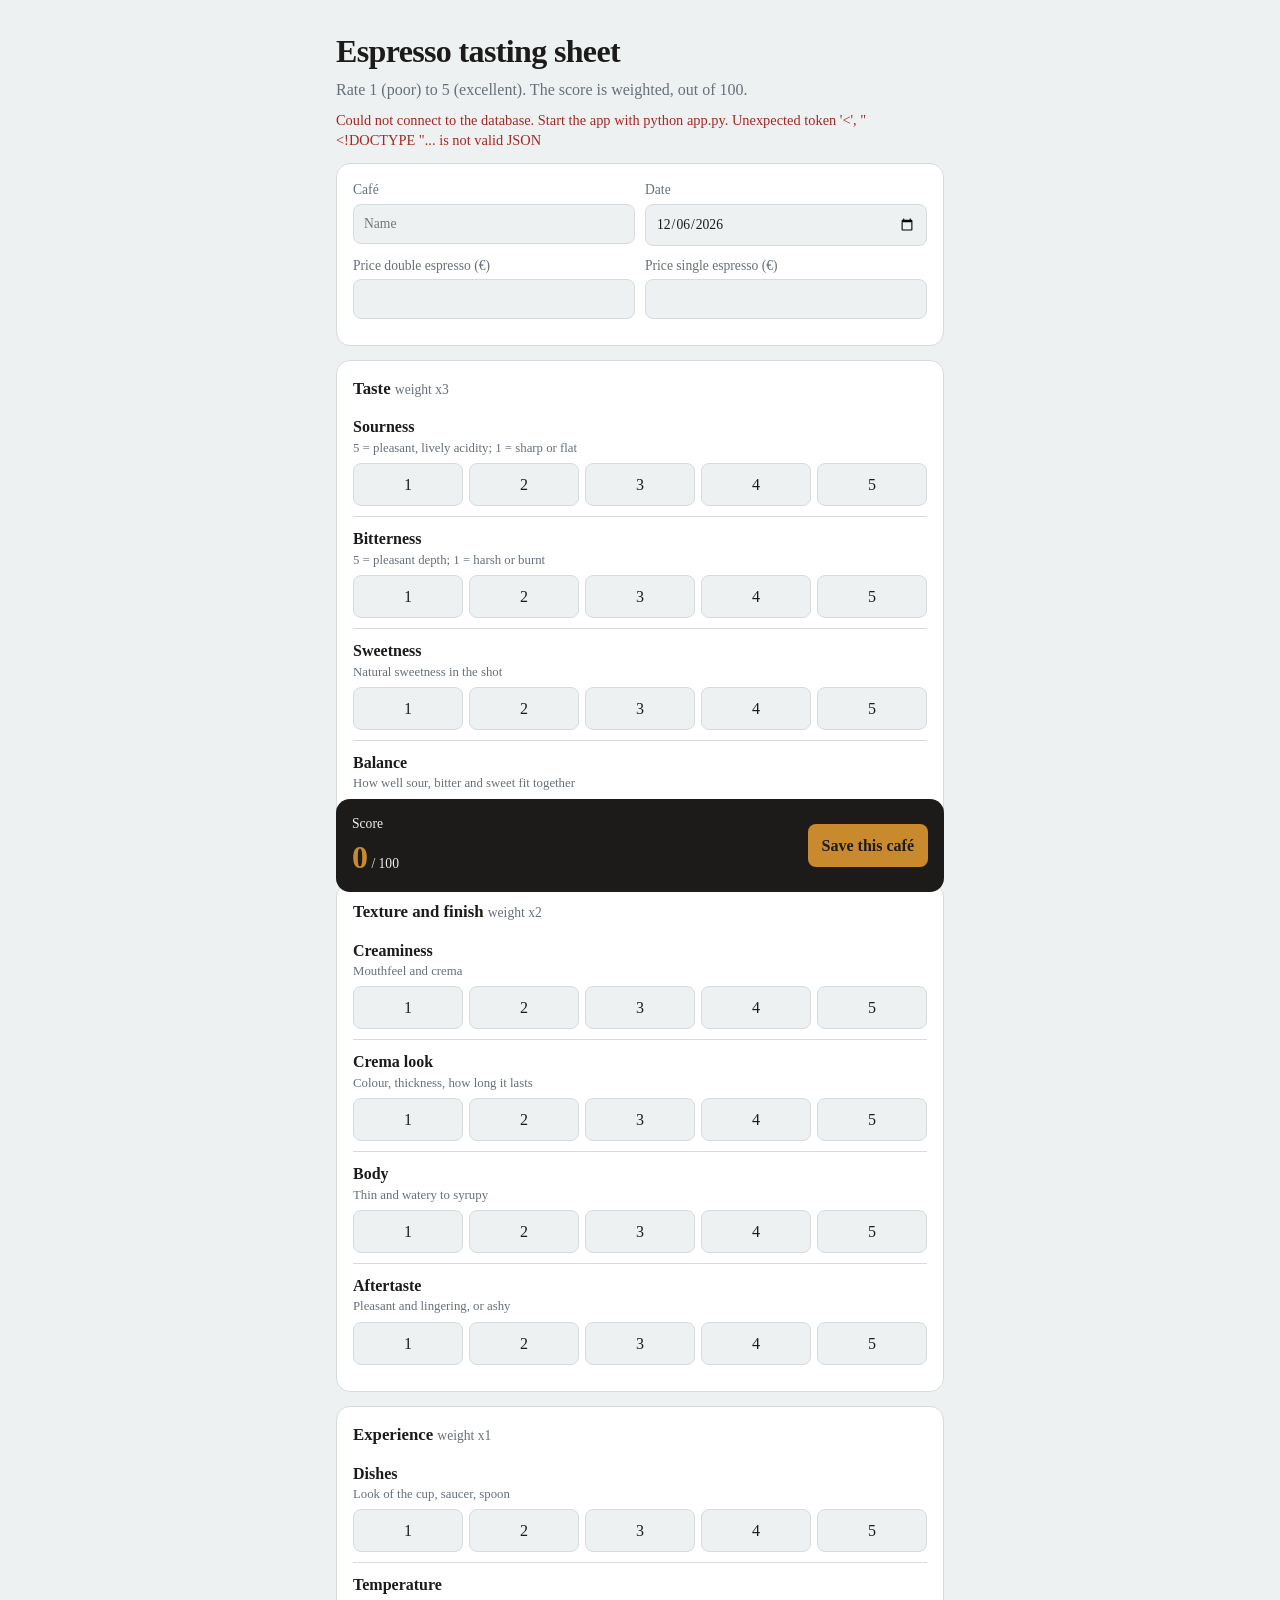
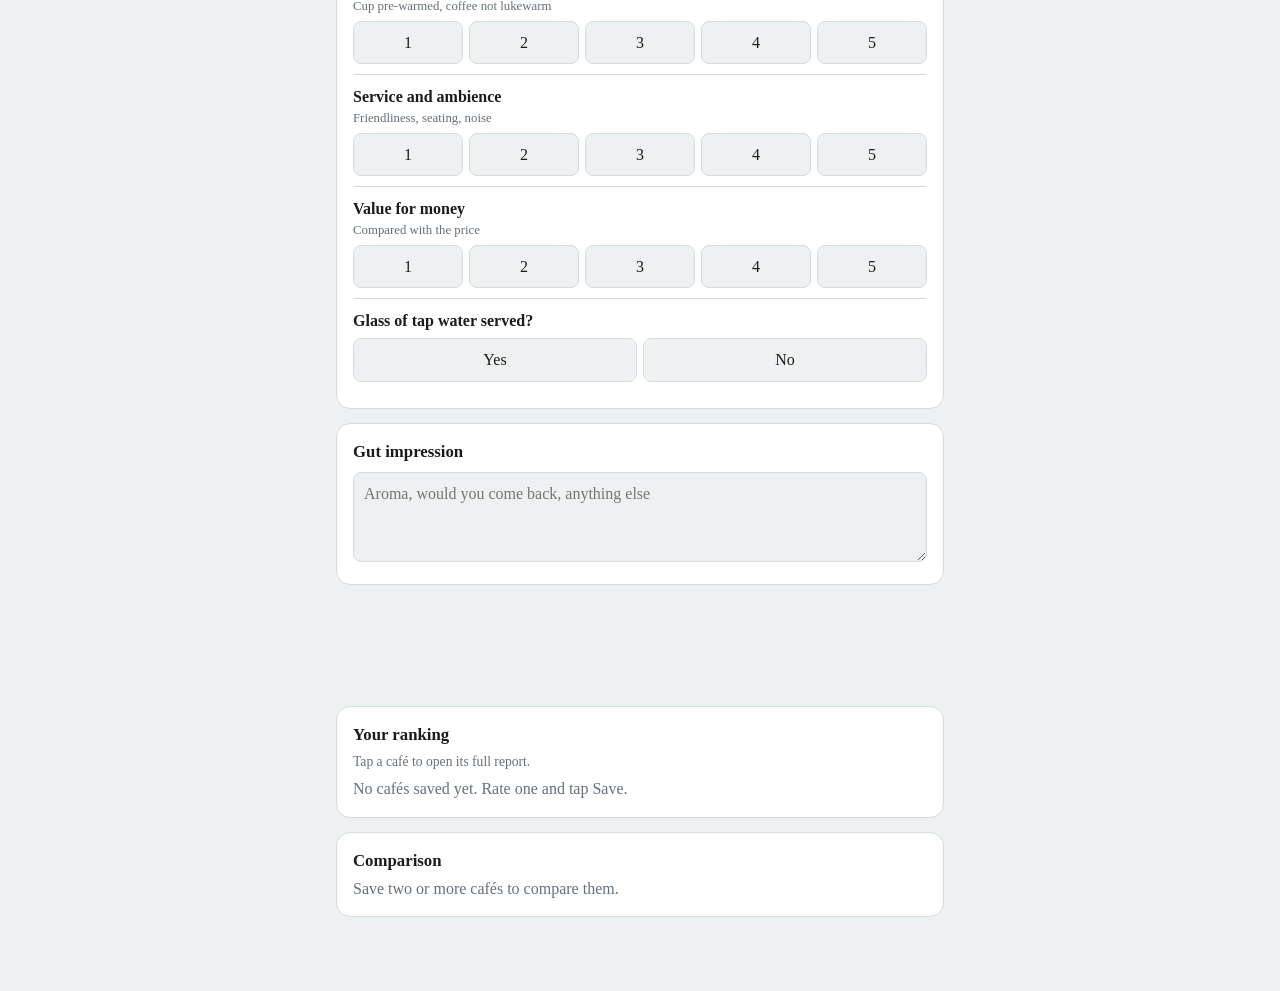
==== index.html @ 531948db "#001 initial commit after basic first development" ====
<!DOCTYPE html>
<html lang="en">
<head>
<meta charset="utf-8">
<meta name="viewport" content="width=device-width, initial-scale=1, viewport-fit=cover">
<title>Double Espresso Tasting Sheet</title>
<link rel="stylesheet" href="https://fonts.googleapis.com/css2?family=Bricolage+Grotesque:opsz,wght@12..96,400;12..96,600;12..96,800&display=swap">
<link rel="stylesheet" href="assets/css/styles.css">
</head>
<body>
<main>
<h1>Espresso tasting sheet</h1>
<p class="sub">Rate 1 (poor) to 5 (excellent). The score is weighted, out of 100.</p>
<p id="status" class="status" role="status" aria-live="polite"></p>

<section>
<div class="row2">
<label class="f">Café<input type="text" id="cafe" placeholder="Name"></label>
<label class="f">Date<input type="date" id="date"></label>
</div>
<div class="row2">
<label class="f">Price double espresso (€)<input type="number" id="doublePrice" step="0.01" min="0" inputmode="decimal"></label>
<label class="f">Price single espresso (€)<input type="number" id="singlePrice" step="0.01" min="0" inputmode="decimal"></label>
</div>
</section>

<div id="groups"></div>

<section>
<h2>Gut impression</h2>
<textarea id="note" rows="3" placeholder="Aroma, would you come back, anything else"></textarea>
</section>

<div class="total" aria-live="polite"><div><span>Score</span><br><b id="score">0</b><span> / 100</span></div><button class="act" id="save">Save this café</button></div>

<section>
<h2>Your ranking</h2>
<div class="w" style="margin-bottom:6px">Tap a café to open its full report.</div>
<div id="list"></div>
</section>

<section>
<h2>Comparison</h2>
<div class="tw" id="cmp"></div>
</section>
</main>

<script src="assets/js/app.js"></script>
</body>
</html>
---- assets/css/styles.css ----
:root {
  --bg: #eef1f2;
  --card: #fff;
  --ink: #1c1b1a;
  --mute: #66707a;
  --line: #d5dbdf;
  --accent: #2f5d62;
  --crema: #c98a2e;
  --on: #fff;

  box-sizing: border-box;
  padding-top: env(safe-area-inset-top, 0px);
  padding-bottom: env(safe-area-inset-bottom, 0px);
}

@media (prefers-color-scheme: dark) {
  :root:not([data-theme="light"]) {
    --bg: #f3f0f0;
    --card: #734128;
    --ink: #0d0c09;
    --mute: #0d0c09;
    --accent: #C7A07A;
    --crema: #C7A07A;
    --on: #ffffff;
  }
}

:root[data-theme="dark"] {
  --bg: #141718;
  --card: #1d2224;
  --ink: #eceae6;
  --mute: #93a0a8;
  --line: #323a3e;
  --accent: #6fb0b6;
  --crema: #e0a64e;
  --on: #10181a;
}

/* Base layout */
html {
  scroll-padding-top: env(safe-area-inset-top, 0px);
}

* {
  box-sizing: border-box;
}

body {
  margin: 0;
  background: var(--bg);
  color: var(--ink);
  font-family: "Lucida Console";
  line-height: 1.45;
}

main {
  max-width: 640px;
  margin: 0 auto;
  padding: 20px 16px 60px;
}

h1 {
  margin: 8px 0 4px;
  font-size: 2rem;
  font-weight: 800;
  letter-spacing: -0.02em;
}

.sub {
  margin: 0 0 20px;
  color: var(--mute);
}

.status {
  min-height: 1.45em;
  margin: -12px 0 12px;
  color: var(--mute);
  font-size: 0.9rem;
}

.status.error {
  color: #a32924;
}

section {
  margin-bottom: 14px;
  padding: 16px;
  border: 1px solid var(--line);
  border-radius: 14px;
  background: var(--card);
}

h2 {
  margin: 0 0 4px;
  font-size: 1.05rem;
  font-weight: 600;
}

.w {
  color: var(--mute);
  font-size: 0.85rem;
  font-weight: 400;
}

/* Café details and rating controls */
label.f {
  display: block;
  margin-bottom: 10px;
  color: var(--mute);
  font-size: 0.85rem;
}

input[type="text"],
input[type="date"],
input[type="number"],
textarea {
  width: 100%;
  margin-top: 4px;
  padding: 9px 10px;
  border: 1px solid var(--line);
  border-radius: 8px;
  background: var(--bg);
  color: var(--ink);
  font: inherit;
}

.row2 {
  display: grid;
  grid-template-columns: 1fr 1fr;
  gap: 10px;
}

.crit {
  padding: 10px 0;
  border-top: 1px solid var(--line);
}

.crit:first-of-type {
  border-top: 0;
}

.crit .n {
  font-weight: 600;
}

.crit .h {
  color: var(--mute);
  font-size: 0.8rem;
}

.scale {
  display: grid;
  grid-template-columns: repeat(5, 1fr);
  gap: 6px;
  margin-top: 6px;
}

.scale button,
.yn button {
  padding: 9px 0;
  border: 1px solid var(--line);
  border-radius: 8px;
  background: var(--bg);
  color: var(--ink);
  cursor: pointer;
  font: inherit;
}

.scale button[aria-pressed="true"],
.yn button[aria-pressed="true"] {
  border-color: var(--accent);
  background: var(--accent);
  color: var(--on);
  font-weight: 600;
}

.yn {
  display: grid;
  grid-template-columns: 1fr 1fr;
  gap: 6px;
  margin-top: 6px;
}

button:focus-visible,
input:focus-visible,
textarea:focus-visible {
  outline: 3px solid var(--crema);
  outline-offset: 2px;
}

/* Score and actions */
.total {
  position: sticky;
  bottom: calc(8px + env(safe-area-inset-bottom, 0px));
  display: flex;
  align-items: center;
  justify-content: space-between;
  gap: 12px;
  margin: 0 0 14px;
  padding: 12px 16px;
  border-radius: 14px;
  background: var(--ink);
  color: var(--bg);
}

.total b {
  color: var(--crema);
  font-size: 2rem;
  font-weight: 800;
}

.total span {
  font-size: 0.85rem;
}

.act {
  padding: 10px 14px;
  border: 0;
  border-radius: 8px;
  background: var(--crema);
  color: #1c1b1a;
  cursor: pointer;
  font: inherit;
  font-weight: 600;
}

.ghost {
  padding: 6px 10px;
  border: 1px solid var(--line);
  background: transparent;
  color: var(--mute);
  font-size: 0.8rem;
  font-weight: 400;
}

/* Saved cafés and reports */
.entry {
  display: flex;
  align-items: center;
  gap: 12px;
  padding: 10px 0;
  border-top: 1px solid var(--line);
}

.entry:first-child {
  border-top: 0;
}

.sc {
  min-width: 3ch;
  color: var(--accent);
  font-size: 1.4rem;
  font-weight: 800;
}

.entry .m {
  flex: 1;
  min-width: 0;
}

.entry .m div:first-child {
  font-weight: 600;
}

.entry .m div + div {
  color: var(--mute);
  font-size: 0.85rem;
}

.empty {
  color: var(--mute);
}

details.entry {
  display: block;
  padding: 0;
  border-top: 1px solid var(--line);
}

details.entry:first-child {
  border-top: 0;
}

details.entry > summary {
  display: flex;
  align-items: center;
  gap: 12px;
  padding: 10px 0;
  cursor: pointer;
  list-style: none;
}

details.entry > summary::-webkit-details-marker {
  display: none;
}

.rep {
  padding: 4px 0 14px;
}

.gh {
  display: flex;
  justify-content: space-between;
  margin-top: 12px;
  font-weight: 600;
}

.bar {
  height: 6px;
  margin: 4px 0 6px;
  border-radius: 3px;
  background: var(--line);
}

.bar i {
  display: block;
  height: 100%;
  border-radius: 3px;
  background: var(--accent);
}

.ln {
  display: flex;
  justify-content: space-between;
  padding: 2px 0;
  color: var(--mute);
  font-size: 0.9rem;
}

.ln b {
  color: var(--ink);
  font-weight: 600;
}

/* Café comparison table */
.tw {
  max-width: 100%;
  overflow-x: auto;
}

table {
  min-width: 100%;
  border-collapse: collapse;
  font-size: 0.85rem;
}

th,
td {
  padding: 6px 8px;
  border-top: 1px solid var(--line);
  text-align: center;
  white-space: nowrap;
}

th:first-child,
td:first-child {
  position: sticky;
  left: 0;
  background: var(--card);
  text-align: left;
}

tr.g td {
  background: var(--bg);
  font-weight: 600;
}

tr.g td:first-child {
  background: var(--bg);
}
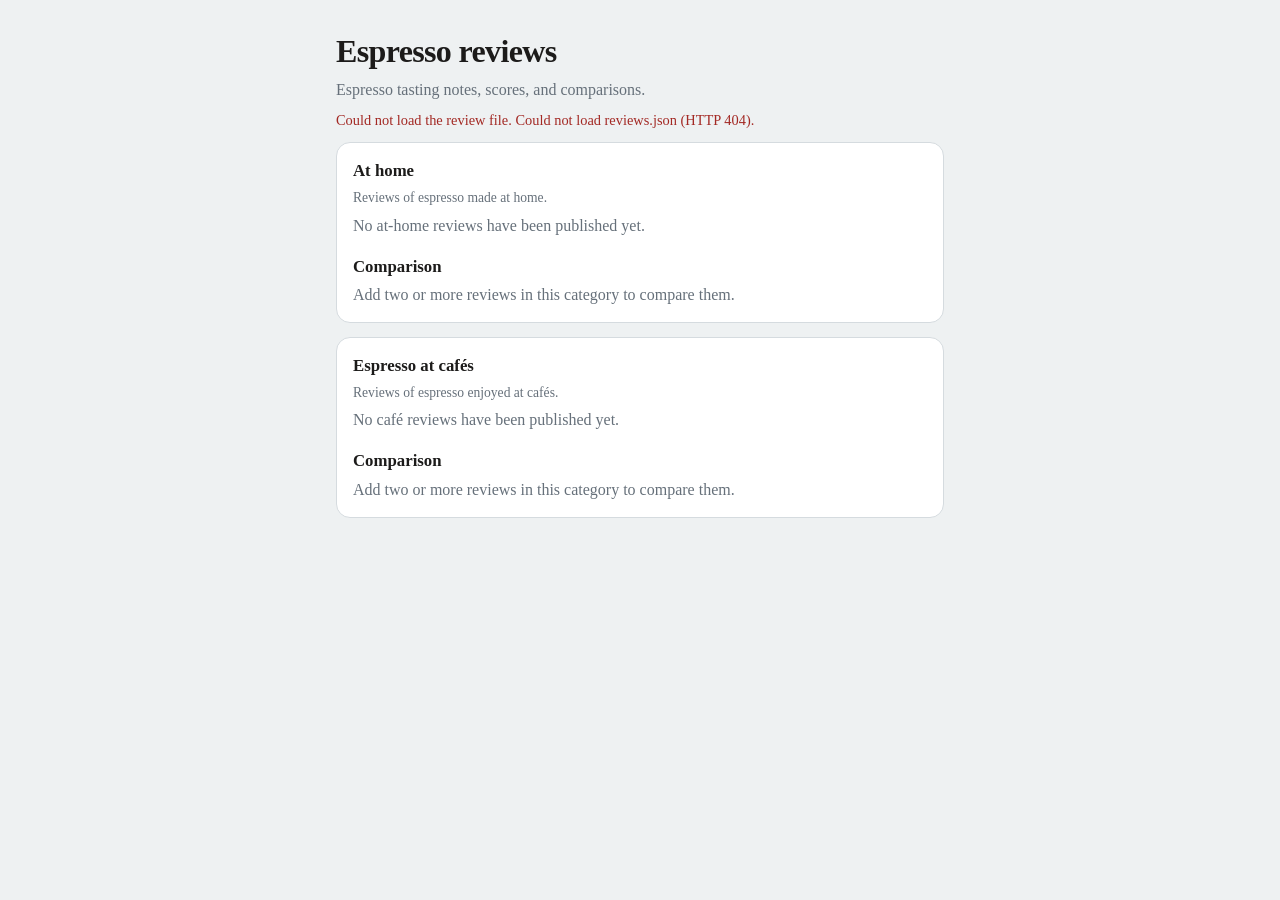
==== commit 609b6a0b: "003 simplify project" ====
--- a/index.html
+++ b/index.html
@@ -3,48 +3,33 @@
 <head>
 <meta charset="utf-8">
 <meta name="viewport" content="width=device-width, initial-scale=1, viewport-fit=cover">
-<title>Double Espresso Tasting Sheet</title>
+<title>Espresso reviews</title>
 <link rel="stylesheet" href="https://fonts.googleapis.com/css2?family=Bricolage+Grotesque:opsz,wght@12..96,400;12..96,600;12..96,800&display=swap">
 <link rel="stylesheet" href="assets/css/styles.css">
 </head>
 <body>
 <main>
-<h1>Espresso tasting sheet</h1>
-<p class="sub">Rate 1 (poor) to 5 (excellent). The score is weighted, out of 100.</p>
+<h1>Espresso reviews</h1>
+<p class="sub">Espresso tasting notes, scores, and comparisons.</p>
 <p id="status" class="status" role="status" aria-live="polite"></p>
 
 <section>
-<div class="row2">
-<label class="f">Café<input type="text" id="cafe" placeholder="Name"></label>
-<label class="f">Date<input type="date" id="date"></label>
-</div>
-<div class="row2">
-<label class="f">Price double espresso (€)<input type="number" id="doublePrice" step="0.01" min="0" inputmode="decimal"></label>
-<label class="f">Price single espresso (€)<input type="number" id="singlePrice" step="0.01" min="0" inputmode="decimal"></label>
-</div>
-</section>
-
-<div id="groups"></div>
-
-<section>
-<h2>Gut impression</h2>
-<textarea id="note" rows="3" placeholder="Aroma, would you come back, anything else"></textarea>
-</section>
-
-<div class="total" aria-live="polite"><div><span>Score</span><br><b id="score">0</b><span> / 100</span></div><button class="act" id="save">Save this café</button></div>
-
-<section>
-<h2>Your ranking</h2>
-<div class="w" style="margin-bottom:6px">Tap a café to open its full report.</div>
-<div id="list"></div>
+<h2>At home</h2>
+<div class="w" style="margin-bottom:6px">Reviews of espresso made at home.</div>
+<div id="homeList"></div>
+<h2 class="comparison-heading">Comparison</h2>
+<div class="tw" id="homeComparison"></div>
 </section>
 
 <section>
-<h2>Comparison</h2>
-<div class="tw" id="cmp"></div>
+<h2>Espresso at cafés</h2>
+<div class="w" style="margin-bottom:6px">Reviews of espresso enjoyed at cafés.</div>
+<div id="cafeList"></div>
+<h2 class="comparison-heading">Comparison</h2>
+<div class="tw" id="cafeComparison"></div>
 </section>
 </main>
-
+<script src="assets/js/criteria.js"></script>
 <script src="assets/js/app.js"></script>
 </body>
 </html>
--- a/assets/css/styles.css
+++ b/assets/css/styles.css
@@ -31,7 +31,7 @@
   --ink: #eceae6;
   --mute: #93a0a8;
   --line: #323a3e;
-  --accent: #6fb0b6;
+  --accent: #bd75c2;
   --crema: #e0a64e;
   --on: #10181a;
 }
@@ -124,6 +124,23 @@
   font: inherit;
 }
 
+.review-image {
+  display: block;
+  width: 100%;
+  max-height: 420px;
+  margin: 10px 0;
+  border-radius: 10px;
+  object-fit: cover;
+}
+
+.comparison-heading {
+  margin-top: 18px;
+}
+
+[hidden] {
+  display: none !important;
+}
+
 .row2 {
   display: grid;
   grid-template-columns: 1fr 1fr;
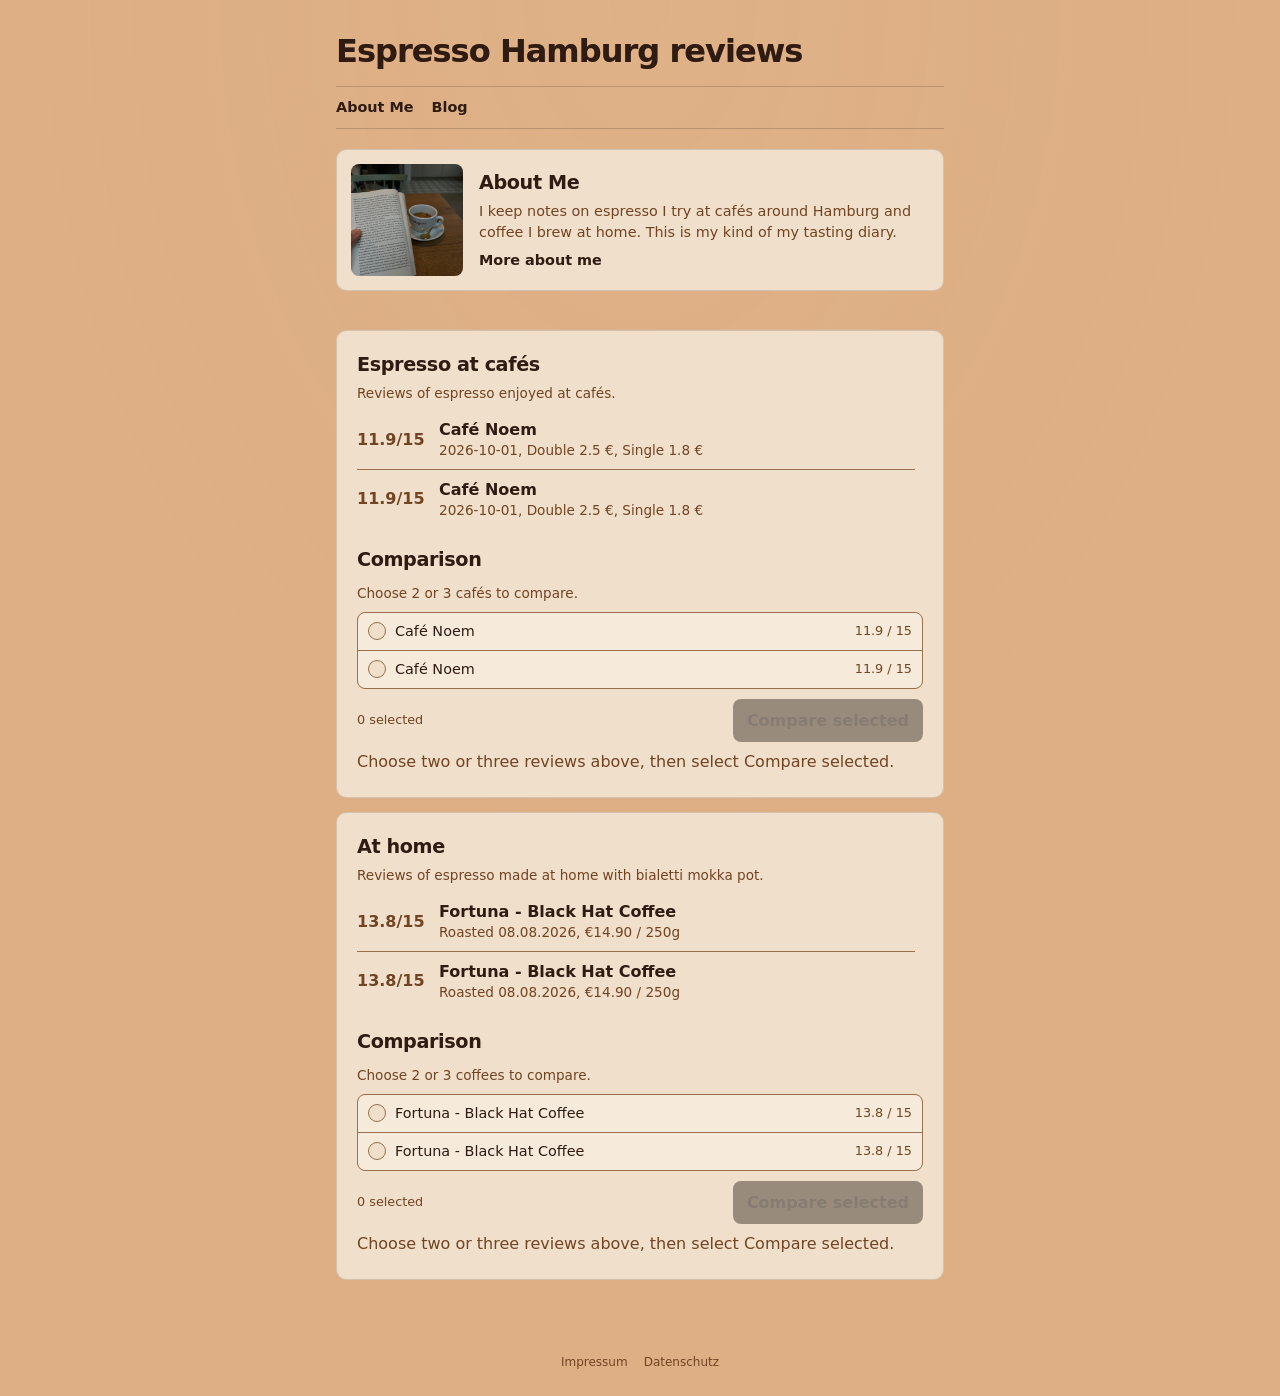
==== commit 56ede1f7: "002 Big Boost, real progress" ====
--- a/index.html
+++ b/index.html
@@ -4,31 +4,66 @@
 <meta charset="utf-8">
 <meta name="viewport" content="width=device-width, initial-scale=1, viewport-fit=cover">
 <title>Espresso reviews</title>
-<link rel="stylesheet" href="https://fonts.googleapis.com/css2?family=Bricolage+Grotesque:opsz,wght@12..96,400;12..96,600;12..96,800&display=swap">
 <link rel="stylesheet" href="assets/css/styles.css">
 </head>
 <body>
 <main>
-<h1>Espresso reviews</h1>
-<p class="sub">Espresso tasting notes, scores, and comparisons.</p>
+<header class="site-header">
+<h1 class="typing-title"><span class="typing-title-reveal" aria-hidden="true"><span>Espresso</span><span>Hamburg</span><span>reviews</span></span>Espresso Hamburg reviews</h1>
+<nav class="site-nav" aria-label="Main navigation">
+<a href="about.html">About Me</a>
+<a href="blog.html">Blog</a>
+</nav>
+</header>
+
+<section class="about-intro" aria-labelledby="about-intro-title">
+<img src="/assets/reviews/IMG_2531.JPG" alt="Coffee package, used as a temporary About Me photo">
+<div>
+<h2 id="about-intro-title">About Me</h2>
+<p>I keep notes on espresso I try at cafés around Hamburg and coffee I brew at home. This is my kind of my tasting diary.</p>
+<a class="text-link" href="about.html">More about me</a>
+</div>
+</section>
+
 <p id="status" class="status" role="status" aria-live="polite"></p>
-
-<section>
-<h2>At home</h2>
-<div class="w" style="margin-bottom:6px">Reviews of espresso made at home.</div>
-<div id="homeList"></div>
-<h2 class="comparison-heading">Comparison</h2>
-<div class="tw" id="homeComparison"></div>
-</section>
 
 <section>
 <h2>Espresso at cafés</h2>
 <div class="w" style="margin-bottom:6px">Reviews of espresso enjoyed at cafés.</div>
-<div id="cafeList"></div>
+<div id="cafeList" class="review-list"></div>
 <h2 class="comparison-heading">Comparison</h2>
+<div class="compare-picker">
+<p class="compare-hint">Choose 2 or 3 cafés to compare.</p>
+<div id="cafeCompareOptions" class="compare-options"></div>
+<div class="compare-actions">
+<span id="cafeCompareCount" class="compare-count" aria-live="polite">0 selected</span>
+<button id="cafeCompareButton" class="act compare-button" type="button" disabled>Compare selected</button>
+</div>
+</div>
 <div class="tw" id="cafeComparison"></div>
 </section>
+
+<section>
+<h2>At home</h2>
+<div class="w" style="margin-bottom:6px">Reviews of espresso made at home with bialetti mokka pot.</div>
+<div id="homeList" class="review-list"></div>
+<h2 class="comparison-heading">Comparison</h2>
+<div class="compare-picker">
+<p class="compare-hint">Choose 2 or 3 coffees to compare.</p>
+<div id="homeCompareOptions" class="compare-options"></div>
+<div class="compare-actions">
+<span id="homeCompareCount" class="compare-count" aria-live="polite">0 selected</span>
+<button id="homeCompareButton" class="act compare-button" type="button" disabled>Compare selected</button>
+</div>
+</div>
+<div class="tw" id="homeComparison"></div>
+</section>
+
 </main>
+<footer class="site-footer">
+<a href="impressum.html">Impressum</a>
+<a href="datenschutz.html">Datenschutz</a>
+</footer>
 <script src="assets/js/criteria.js"></script>
 <script src="assets/js/app.js"></script>
 </body>
--- a/assets/css/styles.css
+++ b/assets/css/styles.css
@@ -1,12 +1,15 @@
 :root {
-  --bg: #eef1f2;
-  --card: #fff;
-  --ink: #1c1b1a;
-  --mute: #66707a;
-  --line: #d5dbdf;
-  --accent: #2f5d62;
-  --crema: #c98a2e;
-  --on: #fff;
+  color-scheme: light;
+  --bg: #deaf84;
+  --card: #f0dfca;
+  --card-raised: #f6eadb;
+  --ink: #2f1b12;
+  --mute: #714423;
+  --line: #97704f;
+  --accent: #714423;
+  --accent-soft: #e7d0b5;
+  --crema: #43392f;
+  --on: #f6eadb;
 
   box-sizing: border-box;
   padding-top: env(safe-area-inset-top, 0px);
@@ -15,25 +18,56 @@
 
 @media (prefers-color-scheme: dark) {
   :root:not([data-theme="light"]) {
-    --bg: #f3f0f0;
-    --card: #734128;
-    --ink: #0d0c09;
-    --mute: #0d0c09;
-    --accent: #C7A07A;
-    --crema: #C7A07A;
-    --on: #ffffff;
+    color-scheme: dark;
+    --bg: #2f1b12;
+    --card: #f0dfca;
+    --card-raised: #f6eadb;
+    --ink: #f0d8bf;
+    --mute: #deaf84;
+    --line: #714423;
+    --accent: #deaf84;
+    --accent-soft: #e7d0b5;
+    --crema: #deaf84;
+    --on: #2f1b12;
   }
 }
 
 :root[data-theme="dark"] {
-  --bg: #141718;
-  --card: #1d2224;
-  --ink: #eceae6;
-  --mute: #93a0a8;
-  --line: #323a3e;
-  --accent: #bd75c2;
-  --crema: #e0a64e;
-  --on: #10181a;
+  color-scheme: dark;
+  --bg: #2f1b12;
+  --card: #f0dfca;
+  --card-raised: #f6eadb;
+  --ink: #f0d8bf;
+  --mute: #deaf84;
+  --line: #714423;
+  --accent: #deaf84;
+  --accent-soft: #e7d0b5;
+  --crema: #deaf84;
+  --on: #2f1b12;
+}
+
+@media (prefers-color-scheme: dark) {
+  :root:not([data-theme="light"]) :is(section, .about-intro) {
+    --ink: #2f1b12;
+    --mute: #714423;
+    --line: #97704f;
+    --accent: #714423;
+    --accent-soft: #e7d0b5;
+    --crema: #43392f;
+    --on: #f6eadb;
+    color: var(--ink);
+  }
+}
+
+:root[data-theme="dark"] :is(section, .about-intro) {
+  --ink: #2f1b12;
+  --mute: #714423;
+  --line: #97704f;
+  --accent: #714423;
+  --accent-soft: #e7d0b5;
+  --crema: #43392f;
+  --on: #f6eadb;
+  color: var(--ink);
 }
 
 /* Base layout */
@@ -46,11 +80,46 @@
 }
 
 body {
+  position: relative;
+  isolation: isolate;
   margin: 0;
   background: var(--bg);
   color: var(--ink);
-  font-family: "Lucida Console";
+  font-family:
+    system-ui, -apple-system, BlinkMacSystemFont, "Segoe UI", sans-serif;
   line-height: 1.45;
+}
+
+body::before {
+  position: fixed;
+  z-index: -1;
+  inset: 0;
+  background: radial-gradient(
+    ellipse at 50% 0%,
+    rgb(240 216 191 / 28%),
+    transparent 68%
+  );
+  content: "";
+  opacity: 0.2;
+  pointer-events: none;
+  animation: background-breathe 3s ease-in-out infinite alternate;
+}
+
+@keyframes background-breathe {
+  from {
+    opacity: 0.15;
+  }
+
+  to {
+    opacity: 0.95;
+  }
+}
+
+@media (prefers-reduced-motion: reduce) {
+  body::before {
+    animation: none;
+    opacity: 0.55;
+  }
 }
 
 main {
@@ -61,9 +130,213 @@
 
 h1 {
   margin: 8px 0 4px;
-  font-size: 2rem;
-  font-weight: 800;
-  letter-spacing: -0.02em;
+  font-size: clamp(1.7rem, 7vw, 2rem);
+  font-weight: 600;
+  letter-spacing: -0.03em;
+}
+
+.typing-title {
+  position: relative;
+  color: color-mix(in srgb, var(--ink) 38%, var(--bg));
+}
+
+.typing-title-reveal {
+  position: absolute;
+  inset: 0;
+  color: var(--ink);
+}
+
+.typing-title-reveal span {
+  opacity: 0;
+  animation: title-word-lighten 1.3s ease-out forwards;
+}
+
+.typing-title-reveal span + span::before {
+  content: " ";
+  white-space: pre;
+}
+
+.typing-title-reveal span:nth-child(2) {
+  animation-delay: 1.3s;
+}
+
+.typing-title-reveal span:nth-child(3) {
+  animation-delay: 2.6s;
+}
+
+@keyframes title-word-lighten {
+  0% {
+    opacity: 0;
+  }
+
+  61.5%,
+  100% {
+    opacity: 1;
+  }
+}
+
+@media (prefers-reduced-motion: reduce) {
+  .typing-title {
+    color: var(--ink);
+  }
+
+  .typing-title-reveal {
+    color: var(--ink);
+  }
+
+  .typing-title-reveal span {
+    animation: none;
+    opacity: 1;
+  }
+}
+
+.site-header {
+  margin-bottom: 20px;
+}
+
+.site-nav {
+  display: flex;
+  flex-wrap: wrap;
+  gap: 6px 18px;
+  margin-top: 12px;
+  padding: 10px 0;
+  border-top: 1px solid rgb(67 57 47 / 24%);
+  border-bottom: 1px solid rgb(67 57 47 / 24%);
+}
+
+.site-nav a,
+.text-link {
+  color: var(--ink);
+  font-size: 0.9rem;
+  font-weight: 600;
+  text-decoration-color: transparent;
+  text-underline-offset: 3px;
+}
+
+.site-nav a:hover,
+.text-link:hover {
+  text-decoration-color: currentColor;
+}
+
+.about-intro {
+  display: flex;
+  align-items: center;
+  gap: 16px;
+  margin-bottom: 18px;
+  padding: 14px;
+  border: 1px solid rgb(67 57 47 / 18%);
+  border-radius: 10px;
+  background: var(--card);
+}
+
+.about-intro img {
+  flex: 0 0 112px;
+  width: 112px;
+  height: 112px;
+  border-radius: 8px;
+  object-fit: cover;
+}
+
+.about-intro h2 {
+  margin-bottom: 4px;
+}
+
+.about-intro p {
+  margin: 0 0 5px;
+  color: var(--mute);
+  font-size: 0.9rem;
+}
+
+.info-section img {
+  flex: 0 0 84px;
+  width: 524px;
+  height: 252px;
+  border-radius: 8px;
+  object-fit: cover;
+}
+
+.info-section h2 {
+  margin-bottom: 4px;
+}
+
+.info-section p {
+  margin: 0 0 5px;
+  color: var(--mute);
+  font-size: 0.9rem;
+}
+
+.info-section {
+  scroll-margin-top: 16px;
+}
+
+.info-section p:last-child {
+  margin-bottom: 0;
+}
+
+.blog-post {
+  margin-bottom: 14px;
+}
+
+.blog-post:last-child {
+  margin-bottom: 0;
+}
+
+.blog-post h2 {
+  margin-bottom: 4px;
+}
+
+.blog-subheading {
+  margin: 0 0 14px;
+  color: var(--mute);
+  font-size: 1rem;
+  font-style: italic;
+  font-weight: 600;
+}
+
+.blog-image {
+  display: block;
+  width: 100%;
+  max-height: 460px;
+  margin: 0 0 16px;
+  border-radius: 8px;
+  object-fit: cover;
+}
+
+.blog-copy p:last-child {
+  margin-bottom: 0;
+}
+
+.blog-byline {
+  display: flex;
+  flex-wrap: wrap;
+  justify-content: space-between;
+  gap: 8px 16px;
+  margin-top: 20px;
+  padding-top: 10px;
+  border-top: 1px solid rgb(67 57 47 / 20%);
+  color: var(--mute);
+  font-size: 0.85rem;
+}
+
+.site-footer {
+  display: flex;
+  justify-content: center;
+  gap: 16px;
+  max-width: 640px;
+  margin: 0 auto;
+  padding: 0 16px 24px;
+}
+
+.site-footer a {
+  color: var(--mute);
+  font-size: 0.75rem;
+  text-decoration-color: transparent;
+  text-underline-offset: 3px;
+}
+
+.site-footer a:hover {
+  color: var(--ink);
+  text-decoration-color: currentColor;
 }
 
 .sub {
@@ -84,16 +357,17 @@
 
 section {
   margin-bottom: 14px;
-  padding: 16px;
-  border: 1px solid var(--line);
-  border-radius: 14px;
+  padding: 20px;
+  border: 1px solid rgb(67 57 47 / 18%);
+  border-radius: 10px;
   background: var(--card);
 }
 
 h2 {
-  margin: 0 0 4px;
-  font-size: 1.05rem;
-  font-weight: 600;
+  margin: 0 0 5px;
+  font-size: 1.2rem;
+  font-weight: 700;
+  letter-spacing: -0.02em;
 }
 
 .w {
@@ -137,6 +411,107 @@
   margin-top: 18px;
 }
 
+.review-list {
+  max-height: 24rem;
+  overflow-y: auto;
+  overscroll-behavior: contain;
+  padding-right: 8px;
+  scrollbar-color: var(--line) transparent;
+}
+
+.compare-picker {
+  margin-top: 10px;
+}
+
+.compare-hint {
+  margin: 0 0 8px;
+  color: var(--mute);
+  font-size: 0.85rem;
+}
+
+.compare-options {
+  display: grid;
+  gap: 1px;
+  max-height: 14rem;
+  overflow-y: auto;
+  border: 1px solid var(--line);
+  border-radius: 8px;
+  background: var(--line);
+  overscroll-behavior: contain;
+  scrollbar-color: var(--line) transparent;
+}
+
+.compare-option {
+  display: flex;
+  align-items: center;
+  gap: 9px;
+  min-width: 0;
+  padding: 8px 10px;
+  background: var(--card-raised);
+  cursor: pointer;
+  font-size: 0.9rem;
+}
+
+.compare-option input {
+  appearance: none;
+  flex: 0 0 auto;
+  width: 18px;
+  height: 18px;
+  margin: 0;
+  border: 1px solid var(--line);
+  border-radius: 50%;
+  background: var(--card);
+  cursor: pointer;
+}
+
+.compare-option input:checked {
+  border-color: var(--accent);
+  background: radial-gradient(circle, var(--on) 0 30%, transparent 36%),
+    var(--accent);
+}
+
+.compare-option input:focus-visible {
+  outline: 2px solid var(--crema);
+  outline-offset: 2px;
+}
+
+.compare-name {
+  flex: 1;
+  overflow: hidden;
+  text-overflow: ellipsis;
+  white-space: nowrap;
+}
+
+.compare-detail {
+  color: var(--mute);
+  font-size: 0.8rem;
+  font-variant-numeric: tabular-nums;
+  white-space: nowrap;
+}
+
+.compare-actions {
+  display: flex;
+  align-items: center;
+  justify-content: space-between;
+  gap: 12px;
+  margin-top: 10px;
+}
+
+.compare-count {
+  color: var(--mute);
+  font-size: 0.8rem;
+}
+
+.compare-button {
+  padding: 8px 12px;
+  font-size: 0.85rem;
+}
+
+.compare-button:disabled {
+  opacity: 0.5;
+  cursor: not-allowed;
+}
+
 [hidden] {
   display: none !important;
 }
@@ -264,10 +639,11 @@
 }
 
 .sc {
-  min-width: 3ch;
+  flex: 0 0 4.5em;
   color: var(--accent);
-  font-size: 1.4rem;
-  font-weight: 800;
+  font-size: 1rem;
+  font-variant-numeric: tabular-nums;
+  font-weight: 650;
 }
 
 .entry .m {
@@ -301,8 +677,8 @@
 details.entry > summary {
   display: flex;
   align-items: center;
-  gap: 12px;
-  padding: 10px 0;
+  gap: 10px;
+  padding: 8px 0;
   cursor: pointer;
   list-style: none;
 }
@@ -352,7 +728,10 @@
 /* Café comparison table */
 .tw {
   max-width: 100%;
+  margin-top: 8px;
+  padding-bottom: 4px;
   overflow-x: auto;
+  scrollbar-color: var(--line) transparent;
 }
 
 table {
@@ -363,25 +742,67 @@
 
 th,
 td {
-  padding: 6px 8px;
-  border-top: 1px solid var(--line);
+  padding: 9px 11px;
+  border-bottom: 1px solid rgb(67 57 47 / 16%);
   text-align: center;
   white-space: nowrap;
+}
+
+th {
+  background: var(--card-raised);
+  color: var(--mute);
+  font-size: 0.8rem;
+  font-weight: 600;
+}
+
+td {
+  background: var(--card-raised);
 }
 
 th:first-child,
 td:first-child {
   position: sticky;
   left: 0;
-  background: var(--card);
   text-align: left;
 }
 
+th:first-child {
+  background: var(--card-raised);
+}
+
+td:first-child {
+  font-weight: 500;
+}
+
 tr.g td {
-  background: var(--bg);
-  font-weight: 600;
-}
-
-tr.g td:first-child {
-  background: var(--bg);
-}
+  background: var(--accent-soft);
+  color: var(--ink);
+  font-weight: 600;
+}
+
+tr:last-child td {
+  border-bottom: 0;
+}
+
+@media (max-width: 520px) {
+  section {
+    padding: 16px;
+    border-radius: 8px;
+  }
+
+  .about-intro {
+    align-items: flex-start;
+    gap: 12px;
+  }
+
+  .about-intro img {
+    flex-basis: 68px;
+    width: 68px;
+    height: 68px;
+  }
+
+  th,
+  td {
+    padding: 8px 9px;
+  }
+}
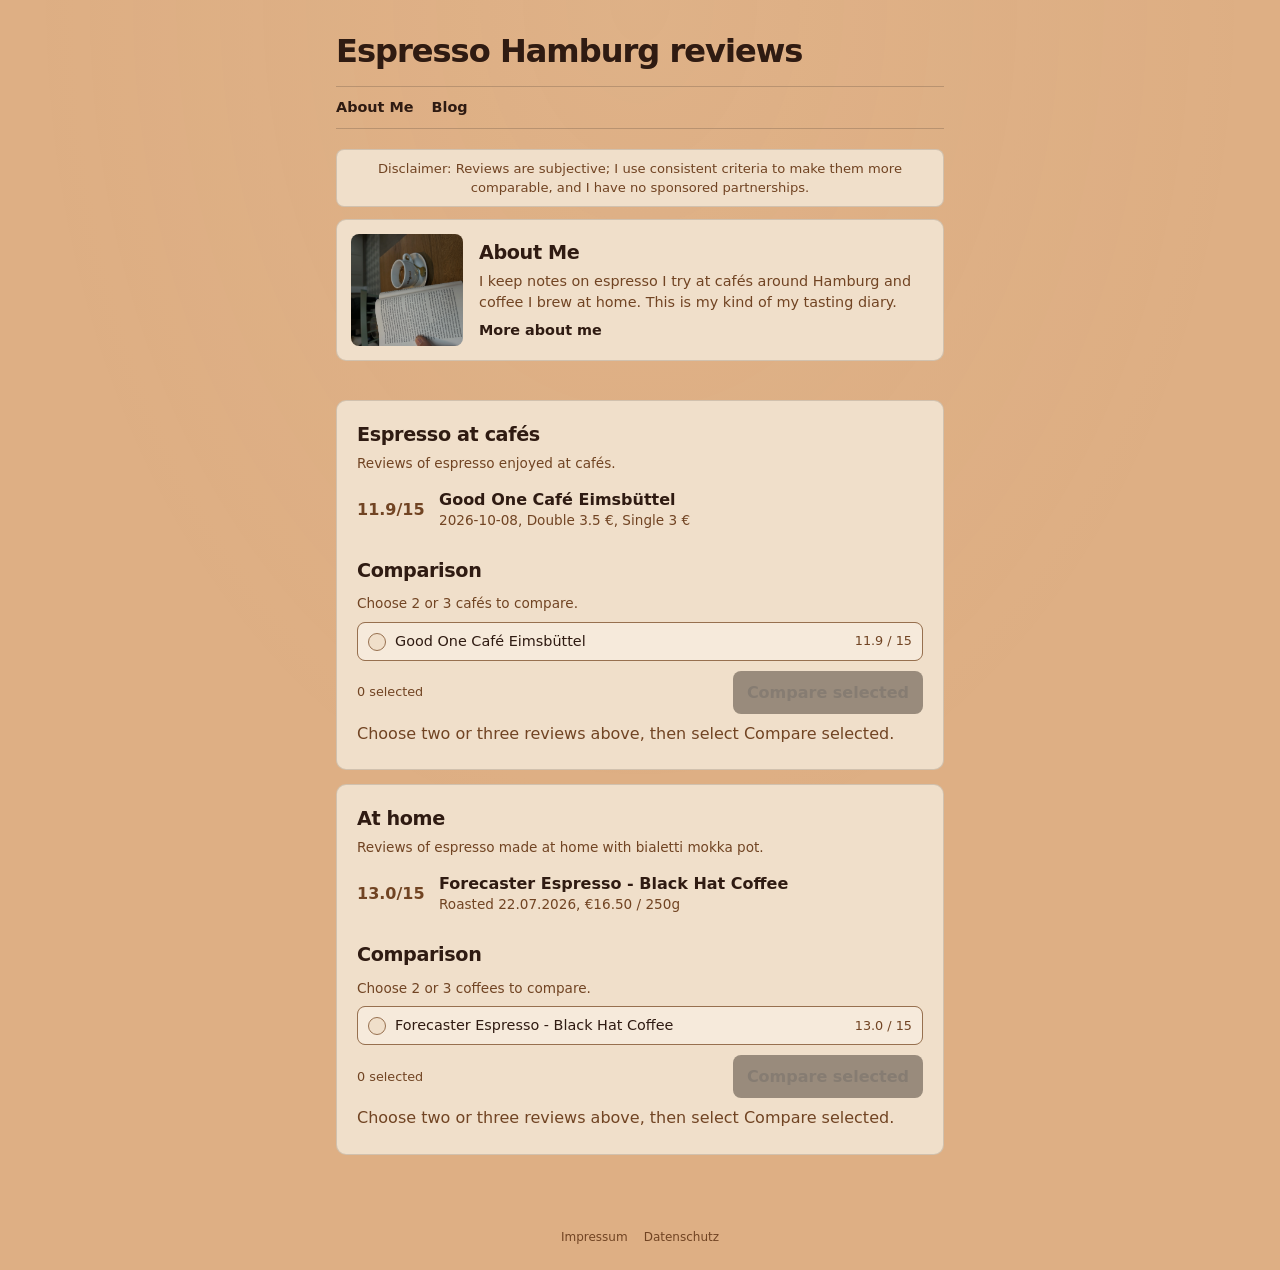
==== commit 7e169f5b: "003 - evolving big time, getting there a first version for public" ====
--- a/index.html
+++ b/index.html
@@ -16,8 +16,12 @@
 </nav>
 </header>
 
+<aside class="disclaimer" aria-label="Disclaimer">
+<p>Disclaimer: Reviews are subjective; I use consistent criteria to make them more comparable, and I have no sponsored partnerships.</p>
+</aside>
+
 <section class="about-intro" aria-labelledby="about-intro-title">
-<img src="/assets/reviews/IMG_2531.JPG" alt="Coffee package, used as a temporary About Me photo">
+<img src="/assets/reviews/IMG_2531.webp" alt="Coffee package, used as a temporary About Me photo">
 <div>
 <h2 id="about-intro-title">About Me</h2>
 <p>I keep notes on espresso I try at cafés around Hamburg and coffee I brew at home. This is my kind of my tasting diary.</p>
--- a/assets/css/styles.css
+++ b/assets/css/styles.css
@@ -218,6 +218,21 @@
   text-decoration-color: currentColor;
 }
 
+.disclaimer {
+  margin-bottom: 12px;
+  padding: 9px 12px;
+  border: 1px solid rgb(67 57 47 / 18%);
+  border-radius: 8px;
+  background: var(--card);
+}
+
+.disclaimer p {
+  margin: 0;
+  color: #714423;
+  font-size: 0.82rem;
+  text-align: center;
+}
+
 .about-intro {
   display: flex;
   align-items: center;
@@ -274,11 +289,27 @@
 }
 
 .blog-post {
+  position: relative;
   margin-bottom: 14px;
+  padding-bottom: 24px;
+}
+
+.blog-post::after {
+  position: absolute;
+  right: 20%;
+  bottom: 0;
+  left: 20%;
+  border-top: 3px double var(--accent);
+  content: "";
 }
 
 .blog-post:last-child {
   margin-bottom: 0;
+  padding-bottom: 0;
+}
+
+.blog-post:last-child::after {
+  display: none;
 }
 
 .blog-post h2 {
@@ -300,6 +331,61 @@
   margin: 0 0 16px;
   border-radius: 8px;
   object-fit: cover;
+}
+
+.blog-gallery {
+  overflow: hidden;
+  background: #fff;
+  touch-action: pan-y;
+}
+
+.blog-gallery-track {
+  display: flex;
+  width: 100%;
+  transition: transform 900ms cubic-bezier(0.45, 0, 0.2, 1);
+  will-change: transform;
+}
+
+.blog-gallery-track.no-transition {
+  transition: none;
+}
+
+.blog-gallery:focus-visible {
+  outline: 2px solid var(--accent);
+  outline-offset: 3px;
+}
+
+.blog-gallery-slide {
+  flex: 0 0 100%;
+}
+
+.blog-gallery .blog-gallery-image {
+  display: block;
+  width: 100%;
+  height: auto;
+  max-height: 460px;
+  margin: 0 auto;
+  border-radius: 8px 8px 0 0;
+  object-fit: contain;
+}
+
+.blog-gallery-controls {
+  display: flex;
+  align-items: center;
+  justify-content: center;
+  margin-bottom: 16px;
+}
+
+.blog-gallery-count {
+  color: var(--mute);
+  font-size: 0.9rem;
+  font-variant-numeric: tabular-nums;
+}
+
+@media (prefers-reduced-motion: reduce) {
+  .blog-gallery-track {
+    transition: none;
+  }
 }
 
 .blog-copy p:last-child {
@@ -400,9 +486,9 @@
 
 .review-image {
   display: block;
-  width: 100%;
-  max-height: 420px;
-  margin: 10px 0;
+  width: min(100%, 240px);
+  aspect-ratio: 3 / 4;
+  margin: 10px auto;
   border-radius: 10px;
   object-fit: cover;
 }
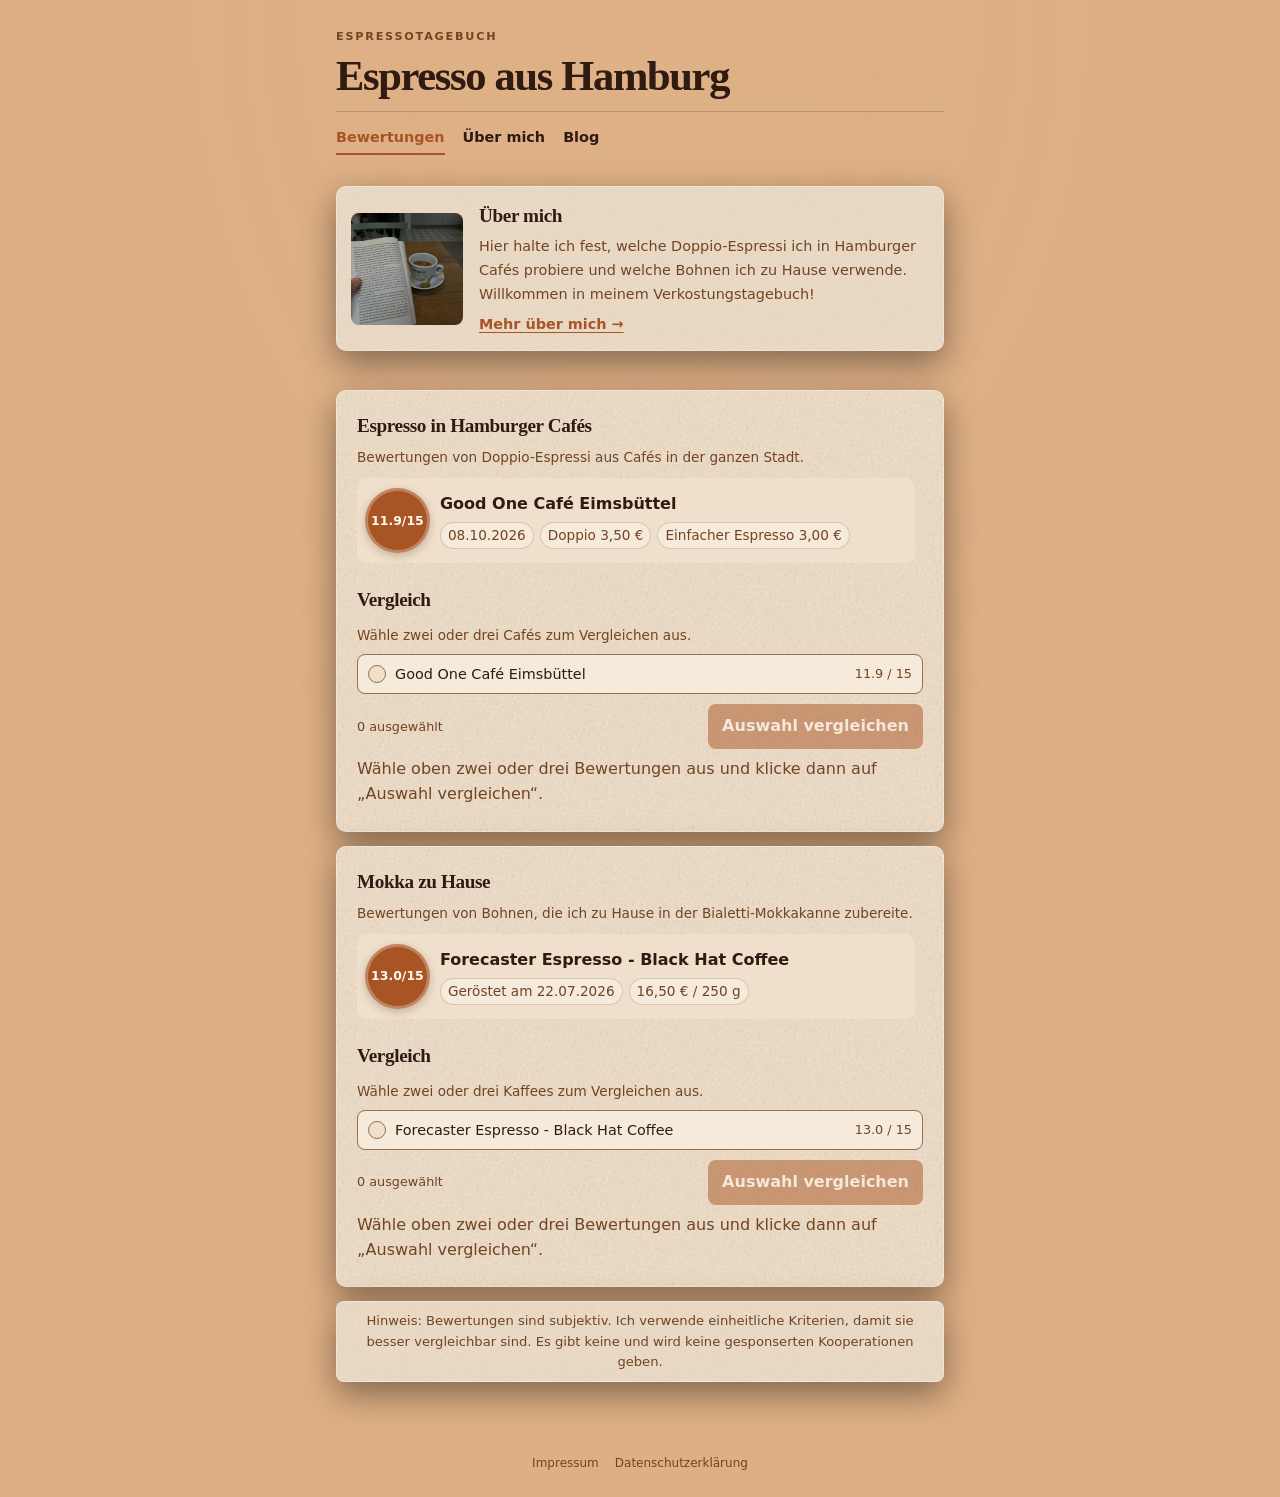
==== commit 97a7e806: "004 - adding real visuality and translating to german, not correct yet" ====
--- a/index.html
+++ b/index.html
@@ -1,72 +1,76 @@
 <!DOCTYPE html>
-<html lang="en">
+<html lang="de">
 <head>
 <meta charset="utf-8">
 <meta name="viewport" content="width=device-width, initial-scale=1, viewport-fit=cover">
-<title>Espresso reviews</title>
+<title>Espresso-Bewertungen aus Hamburg</title>
+<link rel="icon" type="image/svg+xml" href="assets/espresso.svg?v=20261008-2301" sizes="any">
+<link rel="icon" type="image/png" href="assets/espresso.png?v=20261008-2301" sizes="128x128">
 <link rel="stylesheet" href="assets/css/styles.css">
 </head>
 <body>
 <main>
 <header class="site-header">
-<h1 class="typing-title"><span class="typing-title-reveal" aria-hidden="true"><span>Espresso</span><span>Hamburg</span><span>reviews</span></span>Espresso Hamburg reviews</h1>
-<nav class="site-nav" aria-label="Main navigation">
-<a href="about.html">About Me</a>
+<p class="eyebrow">Espressotagebuch</p>
+<h1 class="typing-title"><span class="typing-title-reveal" aria-hidden="true"><span>Espresso</span><span>aus</span><span>Hamburg</span></span>Espresso aus Hamburg</h1>
+<nav class="site-nav" aria-label="Hauptnavigation">
+<a href="index.html" aria-current="page">Bewertungen</a>
+<a href="about.html">Über mich</a>
 <a href="blog.html">Blog</a>
 </nav>
 </header>
 
-<aside class="disclaimer" aria-label="Disclaimer">
-<p>Disclaimer: Reviews are subjective; I use consistent criteria to make them more comparable, and I have no sponsored partnerships.</p>
-</aside>
-
 <section class="about-intro" aria-labelledby="about-intro-title">
-<img src="/assets/reviews/IMG_2531.webp" alt="Coffee package, used as a temporary About Me photo">
+<img src="/assets/reviews/IMG_2531.webp" alt="Kaffeepackung als vorläufiges Foto für die Über-mich-Seite">
 <div>
-<h2 id="about-intro-title">About Me</h2>
-<p>I keep notes on espresso I try at cafés around Hamburg and coffee I brew at home. This is my kind of my tasting diary.</p>
-<a class="text-link" href="about.html">More about me</a>
+<h2 id="about-intro-title">Über mich</h2>
+<p>Hier halte ich fest, welche Doppio-Espressi ich in Hamburger Cafés probiere und welche Bohnen ich zu Hause verwende. Willkommen in meinem Verkostungstagebuch!</p>
+<a class="text-link" href="about.html">Mehr über mich</a>
 </div>
 </section>
 
 <p id="status" class="status" role="status" aria-live="polite"></p>
 
 <section>
-<h2>Espresso at cafés</h2>
-<div class="w" style="margin-bottom:6px">Reviews of espresso enjoyed at cafés.</div>
+<h2>Espresso in Hamburger Cafés</h2>
+<div class="w" style="margin-bottom:6px">Bewertungen von Doppio-Espressi aus Cafés in der ganzen Stadt.</div>
 <div id="cafeList" class="review-list"></div>
-<h2 class="comparison-heading">Comparison</h2>
+<h2 class="comparison-heading">Vergleich</h2>
 <div class="compare-picker">
-<p class="compare-hint">Choose 2 or 3 cafés to compare.</p>
+<p class="compare-hint">Wähle zwei oder drei Cafés zum Vergleichen aus.</p>
 <div id="cafeCompareOptions" class="compare-options"></div>
 <div class="compare-actions">
-<span id="cafeCompareCount" class="compare-count" aria-live="polite">0 selected</span>
-<button id="cafeCompareButton" class="act compare-button" type="button" disabled>Compare selected</button>
+<span id="cafeCompareCount" class="compare-count" aria-live="polite">0 ausgewählt</span>
+<button id="cafeCompareButton" class="act compare-button" type="button" disabled>Auswahl vergleichen</button>
 </div>
 </div>
 <div class="tw" id="cafeComparison"></div>
 </section>
 
 <section>
-<h2>At home</h2>
-<div class="w" style="margin-bottom:6px">Reviews of espresso made at home with bialetti mokka pot.</div>
+<h2>Mokka zu Hause</h2>
+<div class="w" style="margin-bottom:6px">Bewertungen von Bohnen, die ich zu Hause in der Bialetti-Mokkakanne zubereite.</div>
 <div id="homeList" class="review-list"></div>
-<h2 class="comparison-heading">Comparison</h2>
+<h2 class="comparison-heading">Vergleich</h2>
 <div class="compare-picker">
-<p class="compare-hint">Choose 2 or 3 coffees to compare.</p>
+<p class="compare-hint">Wähle zwei oder drei Kaffees zum Vergleichen aus.</p>
 <div id="homeCompareOptions" class="compare-options"></div>
 <div class="compare-actions">
-<span id="homeCompareCount" class="compare-count" aria-live="polite">0 selected</span>
-<button id="homeCompareButton" class="act compare-button" type="button" disabled>Compare selected</button>
+<span id="homeCompareCount" class="compare-count" aria-live="polite">0 ausgewählt</span>
+<button id="homeCompareButton" class="act compare-button" type="button" disabled>Auswahl vergleichen</button>
 </div>
 </div>
 <div class="tw" id="homeComparison"></div>
 </section>
 
+<aside class="disclaimer" aria-label="Hinweis">
+<p>Hinweis: Bewertungen sind subjektiv. Ich verwende einheitliche Kriterien, damit sie besser vergleichbar sind. Es gibt keine und wird keine gesponserten Kooperationen geben.</p>
+</aside>
+
 </main>
 <footer class="site-footer">
 <a href="impressum.html">Impressum</a>
-<a href="datenschutz.html">Datenschutz</a>
+<a href="datenschutz.html">Datenschutzerklärung</a>
 </footer>
 <script src="assets/js/criteria.js"></script>
 <script src="assets/js/app.js"></script>
--- a/assets/css/styles.css
+++ b/assets/css/styles.css
@@ -6,7 +6,7 @@
   --ink: #2f1b12;
   --mute: #714423;
   --line: #97704f;
-  --accent: #714423;
+  --accent: #a95424;
   --accent-soft: #e7d0b5;
   --crema: #43392f;
   --on: #f6eadb;
@@ -25,7 +25,7 @@
     --ink: #f0d8bf;
     --mute: #deaf84;
     --line: #714423;
-    --accent: #deaf84;
+    --accent: #a95424;
     --accent-soft: #e7d0b5;
     --crema: #deaf84;
     --on: #2f1b12;
@@ -40,7 +40,7 @@
   --ink: #f0d8bf;
   --mute: #deaf84;
   --line: #714423;
-  --accent: #deaf84;
+  --accent: #a95424;
   --accent-soft: #e7d0b5;
   --crema: #deaf84;
   --on: #2f1b12;
@@ -51,7 +51,7 @@
     --ink: #2f1b12;
     --mute: #714423;
     --line: #97704f;
-    --accent: #714423;
+    --accent: #a95424;
     --accent-soft: #e7d0b5;
     --crema: #43392f;
     --on: #f6eadb;
@@ -63,7 +63,7 @@
   --ink: #2f1b12;
   --mute: #714423;
   --line: #97704f;
-  --accent: #714423;
+  --accent: #a95424;
   --accent-soft: #e7d0b5;
   --crema: #43392f;
   --on: #f6eadb;
@@ -87,7 +87,8 @@
   color: var(--ink);
   font-family:
     system-ui, -apple-system, BlinkMacSystemFont, "Segoe UI", sans-serif;
-  line-height: 1.45;
+  font-weight: 350;
+  line-height: 1.55;
 }
 
 body::before {
@@ -130,14 +131,29 @@
 
 h1 {
   margin: 8px 0 4px;
-  font-size: clamp(1.7rem, 7vw, 2rem);
+  font-family: "Iowan Old Style", "Palatino Linotype", "Book Antiqua", Georgia, serif;
+  font-size: clamp(2.15rem, 6.6vw, 2.65rem);
   font-weight: 600;
   letter-spacing: -0.03em;
+  line-height: 1.08;
+}
+
+h2 {
+  font-family: "Iowan Old Style", "Palatino Linotype", "Book Antiqua", Georgia, serif;
 }
 
 .typing-title {
   position: relative;
   color: color-mix(in srgb, var(--ink) 38%, var(--bg));
+}
+
+.eyebrow {
+  margin: 8px 0 2px;
+  color: var(--mute);
+  font-size: 0.7rem;
+  font-weight: 700;
+  letter-spacing: 0.16em;
+  text-transform: uppercase;
 }
 
 .typing-title-reveal {
@@ -201,21 +217,57 @@
   margin-top: 12px;
   padding: 10px 0;
   border-top: 1px solid rgb(67 57 47 / 24%);
-  border-bottom: 1px solid rgb(67 57 47 / 24%);
-}
-
-.site-nav a,
-.text-link {
+  border-bottom: 1px solid rgb(222 175 132 / 38%);
+}
+
+.site-nav a {
+  position: relative;
+  padding: 4px 0 7px;
   color: var(--ink);
   font-size: 0.9rem;
   font-weight: 600;
-  text-decoration-color: transparent;
+  text-decoration: none;
+}
+
+.site-nav a::after {
+  position: absolute;
+  right: 0;
+  bottom: 0;
+  left: 0;
+  height: 2px;
+  transform: scaleX(0);
+  transform-origin: left;
+  background: var(--accent);
+  content: "";
+  transition: transform 160ms ease;
+}
+
+.site-nav a:hover::after,
+.site-nav a[aria-current="page"]::after {
+  transform: scaleX(1);
+}
+
+.site-nav a:hover,
+.site-nav a[aria-current="page"] {
+  color: var(--accent);
+}
+
+.text-link {
+  color: var(--accent);
+  font-size: 0.9rem;
+  font-weight: 600;
+  text-decoration-color: currentColor;
   text-underline-offset: 3px;
 }
 
-.site-nav a:hover,
 .text-link:hover {
+  color: var(--ink);
   text-decoration-color: currentColor;
+}
+
+.text-link::after {
+  content: " →";
+  text-decoration: none;
 }
 
 .disclaimer {
@@ -245,9 +297,10 @@
 }
 
 .about-intro img {
-  flex: 0 0 112px;
-  width: 112px;
-  height: 112px;
+  flex: 0 0 clamp(68px, 18vw, 112px);
+  width: clamp(68px, 18vw, 112px);
+  height: clamp(68px, 18vw, 112px);
+  aspect-ratio: 1;
   border-radius: 8px;
   object-fit: cover;
 }
@@ -260,14 +313,19 @@
   margin: 0 0 5px;
   color: var(--mute);
   font-size: 0.9rem;
+  line-height: 1.65;
+  font-weight: 350;
 }
 
 .info-section img {
-  flex: 0 0 84px;
-  width: 524px;
-  height: 252px;
+  display: block;
+  width: 100%;
+  max-width: 524px;
+  max-height: min(65vh, 460px);
+  height: auto;
+  margin: 0 auto 12px;
   border-radius: 8px;
-  object-fit: cover;
+  object-fit: contain;
 }
 
 .info-section h2 {
@@ -278,6 +336,8 @@
   margin: 0 0 5px;
   color: var(--mute);
   font-size: 0.9rem;
+  line-height: 1.65;
+  font-weight: 350;
 }
 
 .info-section {
@@ -327,10 +387,11 @@
 .blog-image {
   display: block;
   width: 100%;
-  max-height: 460px;
+  max-height: min(65vh, 460px);
+  height: auto;
   margin: 0 0 16px;
   border-radius: 8px;
-  object-fit: cover;
+  object-fit: contain;
 }
 
 .blog-gallery {
@@ -363,7 +424,7 @@
   display: block;
   width: 100%;
   height: auto;
-  max-height: 460px;
+  max-height: min(65vh, 460px);
   margin: 0 auto;
   border-radius: 8px 8px 0 0;
   object-fit: contain;
@@ -421,7 +482,7 @@
 }
 
 .site-footer a:hover {
-  color: var(--ink);
+  color: var(--accent);
   text-decoration-color: currentColor;
 }
 
@@ -449,6 +510,14 @@
   background: var(--card);
 }
 
+:is(.disclaimer, .about-intro, section) {
+  border-color: rgb(255 255 255 / 32%);
+  background-color: var(--card);
+  background-image: url("data:image/svg+xml,%3Csvg xmlns='http://www.w3.org/2000/svg' viewBox='0 0 180 180'%3E%3Cfilter id='n'%3E%3CfeTurbulence type='fractalNoise' baseFrequency='.85' numOctaves='3' stitchTiles='stitch'/%3E%3CfeColorMatrix type='saturate' values='0'/%3E%3CfeComponentTransfer%3E%3CfeFuncA type='table' tableValues='0 .24'/%3E%3C/feComponentTransfer%3E%3C/filter%3E%3Crect width='100%25' height='100%25' filter='url(%23n)'/%3E%3C/svg%3E");
+  background-blend-mode: multiply;
+  box-shadow: 0 12px 34px rgb(0 0 0 / 42%);
+}
+
 h2 {
   margin: 0 0 5px;
   font-size: 1.2rem;
@@ -460,6 +529,7 @@
   color: var(--mute);
   font-size: 0.85rem;
   font-weight: 400;
+  line-height: 1.65;
 }
 
 /* Café details and rating controls */
@@ -486,8 +556,9 @@
 
 .review-image {
   display: block;
-  width: min(100%, 240px);
+  width: min(100%, 240px, 45vh);
   aspect-ratio: 3 / 4;
+  height: auto;
   margin: 10px auto;
   border-radius: 10px;
   object-fit: cover;
@@ -682,7 +753,7 @@
 }
 
 .total b {
-  color: var(--crema);
+  color: var(--accent);
   font-size: 2rem;
   font-weight: 800;
 }
@@ -695,8 +766,8 @@
   padding: 10px 14px;
   border: 0;
   border-radius: 8px;
-  background: var(--crema);
-  color: #1c1b1a;
+  background: var(--accent);
+  color: #fff8ec;
   cursor: pointer;
   font: inherit;
   font-weight: 600;
@@ -704,9 +775,9 @@
 
 .ghost {
   padding: 6px 10px;
-  border: 1px solid var(--line);
+  border: 1px solid var(--accent);
   background: transparent;
-  color: var(--mute);
+  color: var(--accent);
   font-size: 0.8rem;
   font-weight: 400;
 }
@@ -725,11 +796,21 @@
 }
 
 .sc {
-  flex: 0 0 4.5em;
-  color: var(--accent);
-  font-size: 1rem;
+  display: grid;
+  flex: 0 0 5.2em;
+  width: 5.2em;
+  height: 5.2em;
+  place-items: center;
+  border: 3px solid rgb(255 255 255 / 28%);
+  border-radius: 50%;
+  background: var(--accent);
+  box-shadow: 0 3px 8px rgb(47 27 18 / 22%);
+  color: #fff8ec;
+  font-size: 0.78rem;
   font-variant-numeric: tabular-nums;
-  font-weight: 650;
+  font-weight: 750;
+  line-height: 1;
+  text-align: center;
 }
 
 .entry .m {
@@ -741,9 +822,26 @@
   font-weight: 600;
 }
 
-.entry .m div + div {
+.entry-name {
+  margin-bottom: 5px;
+}
+
+.entry-meta {
+  display: flex;
+  flex-wrap: wrap;
+  gap: 4px 6px;
+}
+
+.entry-chip {
+  display: inline-flex;
+  align-items: center;
+  padding: 2px 7px;
+  border: 1px solid rgb(113 68 35 / 22%);
+  border-radius: 999px;
+  background: var(--card-raised);
   color: var(--mute);
   font-size: 0.85rem;
+  font-variant-numeric: tabular-nums;
 }
 
 .empty {
@@ -764,9 +862,22 @@
   display: flex;
   align-items: center;
   gap: 10px;
-  padding: 8px 0;
+  margin: 4px 0;
+  padding: 10px 8px;
+  border-radius: 10px;
+  background: var(--card);
   cursor: pointer;
   list-style: none;
+  transition:
+    background-color 160ms ease,
+    box-shadow 160ms ease,
+    transform 160ms ease;
+}
+
+details.entry > summary:hover {
+  transform: translateY(-2px);
+  background: var(--card-raised);
+  box-shadow: 0 5px 14px rgb(47 27 18 / 16%);
 }
 
 details.entry > summary::-webkit-details-marker {
@@ -866,6 +977,10 @@
   font-weight: 600;
 }
 
+a {
+  text-decoration-color: color-mix(in srgb, var(--accent) 55%, transparent);
+}
+
 tr:last-child td {
   border-bottom: 0;
 }
@@ -881,12 +996,6 @@
     gap: 12px;
   }
 
-  .about-intro img {
-    flex-basis: 68px;
-    width: 68px;
-    height: 68px;
-  }
-
   th,
   td {
     padding: 8px 9px;
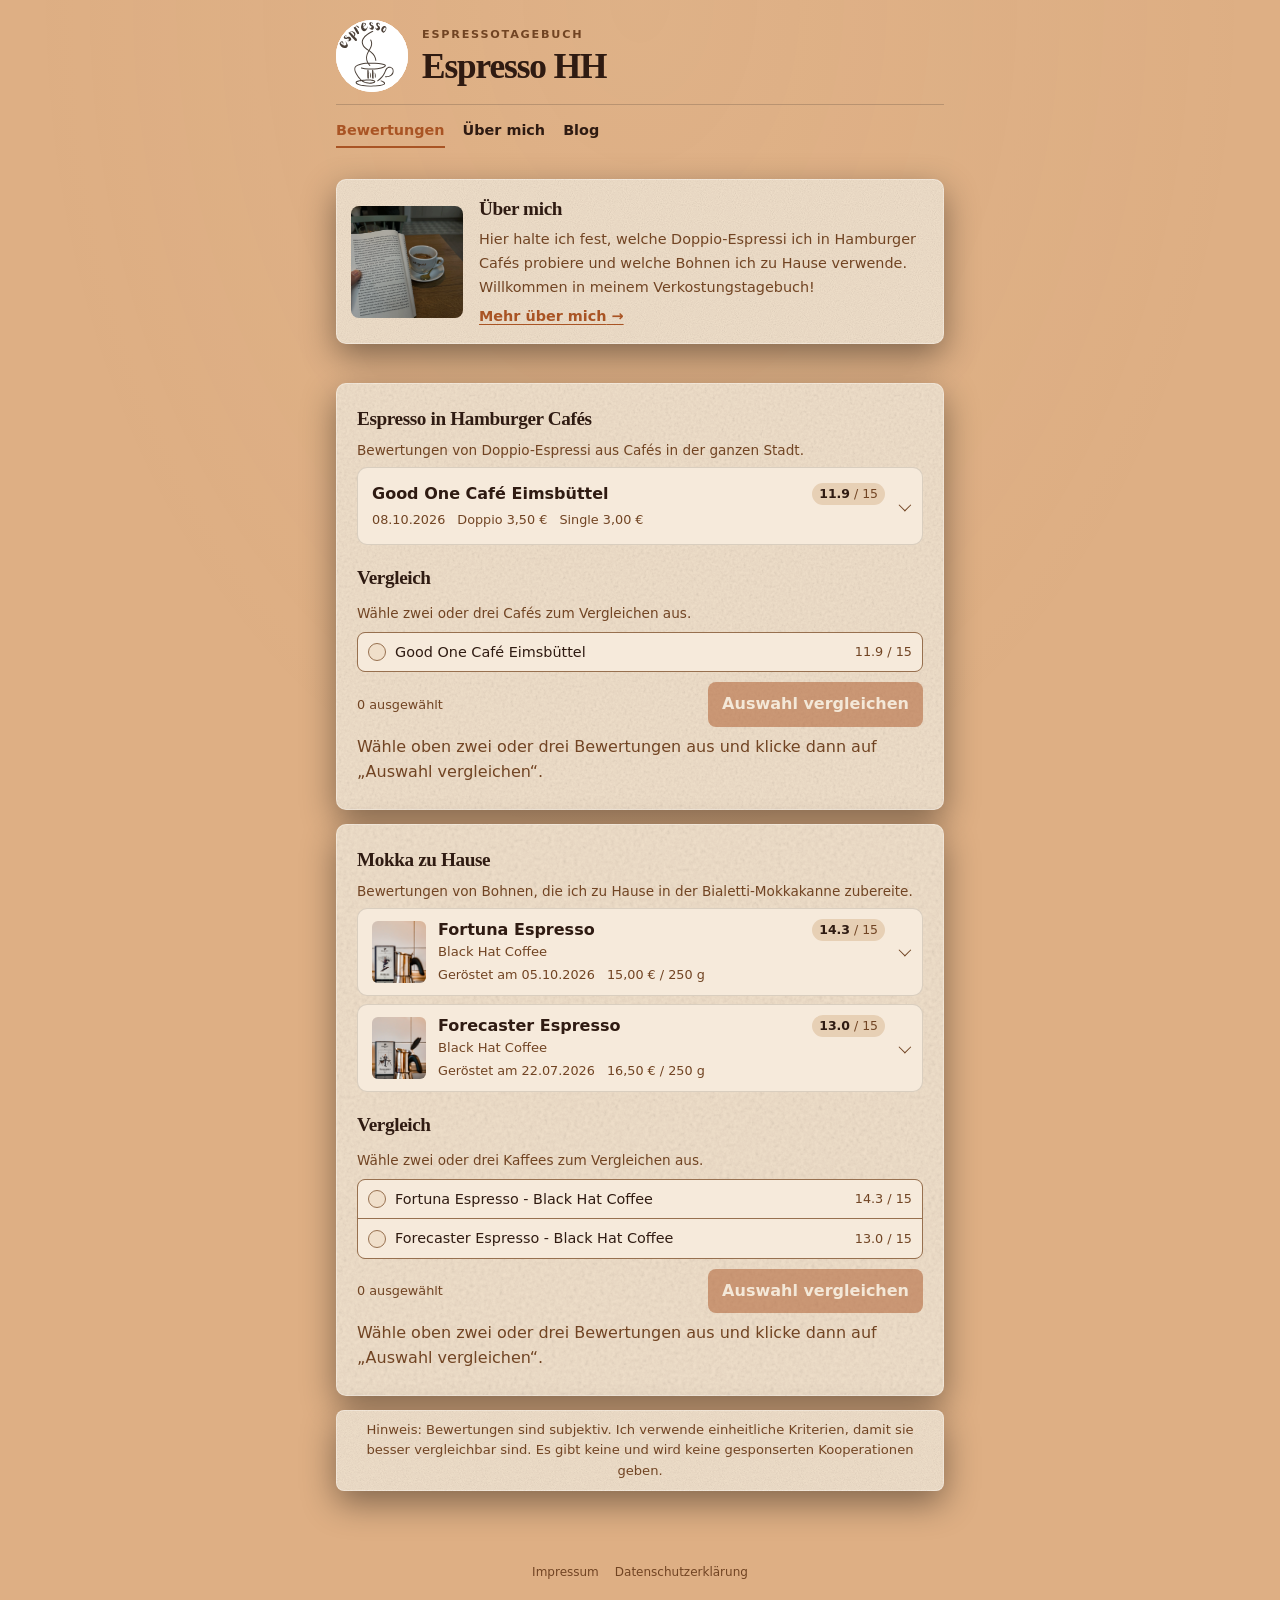
==== commit 0ec34ced: "006 - redesining reviews and adding logo - when first café review editited into .json then ready to " ====
--- a/index.html
+++ b/index.html
@@ -3,7 +3,7 @@
 <head>
 <meta charset="utf-8">
 <meta name="viewport" content="width=device-width, initial-scale=1, viewport-fit=cover">
-<title>Espresso-Bewertungen aus Hamburg</title>
+<title>Espresso HH </title>
 <link rel="icon" type="image/svg+xml" href="assets/espresso.svg?v=20261008-2301" sizes="any">
 <link rel="icon" type="image/png" href="assets/espresso.png?v=20261008-2301" sizes="128x128">
 <link rel="stylesheet" href="assets/css/styles.css">
@@ -11,8 +11,13 @@
 <body>
 <main>
 <header class="site-header">
+<div class="site-brand">
+<a class="site-logo" href="index.html" aria-label="Zur Startseite: Espresso aus Hamburg"><img src="assets/espresso.svg" alt=""></a>
+<div class="site-brand-copy">
 <p class="eyebrow">Espressotagebuch</p>
-<h1 class="typing-title"><span class="typing-title-reveal" aria-hidden="true"><span>Espresso</span><span>aus</span><span>Hamburg</span></span>Espresso aus Hamburg</h1>
+<h1 class="typing-title"><span class="typing-title-reveal" aria-hidden="true"><span>Espresso</span><span>HH</span></span>Espresso HH</h1>
+</div>
+</div>
 <nav class="site-nav" aria-label="Hauptnavigation">
 <a href="index.html" aria-current="page">Bewertungen</a>
 <a href="about.html">Über mich</a>
--- a/assets/css/styles.css
+++ b/assets/css/styles.css
@@ -160,6 +160,7 @@
   position: absolute;
   inset: 0;
   color: var(--ink);
+  white-space: nowrap;
 }
 
 .typing-title-reveal span {
@@ -208,6 +209,42 @@
 
 .site-header {
   margin-bottom: 20px;
+}
+
+.site-brand {
+  display: flex;
+  align-items: center;
+  gap: 14px;
+}
+
+.site-logo {
+  display: block;
+  flex: 0 0 72px;
+  width: 72px;
+  height: 72px;
+  border-radius: 50%;
+  overflow: hidden;
+  background: #fff;
+}
+
+.site-logo img {
+  display: block;
+  width: 100%;
+  height: 100%;
+  object-fit: contain;
+}
+
+.site-brand-copy {
+  min-width: 0;
+}
+
+.site-brand-copy .eyebrow {
+  margin: 0 0 4px;
+}
+
+.site-brand-copy h1 {
+  margin: 0;
+  font-size: clamp(1.6rem, 5vw, 2.2rem);
 }
 
 .site-nav {
@@ -250,6 +287,22 @@
 .site-nav a:hover,
 .site-nav a[aria-current="page"] {
   color: var(--accent);
+}
+
+@media (max-width: 380px) {
+  .site-brand {
+    gap: 10px;
+  }
+
+  .site-brand-copy h1 {
+    font-size: clamp(1.1rem, 5.5vw, 1.3rem);
+  }
+
+  .site-logo {
+    flex-basis: 60px;
+    width: 60px;
+    height: 60px;
+  }
 }
 
 .text-link {
@@ -569,11 +622,8 @@
 }
 
 .review-list {
-  max-height: 24rem;
-  overflow-y: auto;
-  overscroll-behavior: contain;
-  padding-right: 8px;
-  scrollbar-color: var(--line) transparent;
+  display: grid;
+  gap: 8px;
 }
 
 .compare-picker {
@@ -783,109 +833,123 @@
 }
 
 /* Saved cafés and reports */
-.entry {
+.empty {
+  color: var(--mute);
+}
+
+details.entry {
+  overflow: hidden;
+  display: block;
+  border: 1px solid rgb(67 57 47 / 16%);
+  border-radius: 10px;
+  background: var(--card-raised);
+}
+
+details.entry > summary {
   display: flex;
   align-items: center;
   gap: 12px;
-  padding: 10px 0;
-  border-top: 1px solid var(--line);
-}
-
-.entry:first-child {
-  border-top: 0;
-}
-
-.sc {
-  display: grid;
-  flex: 0 0 5.2em;
-  width: 5.2em;
-  height: 5.2em;
-  place-items: center;
-  border: 3px solid rgb(255 255 255 / 28%);
-  border-radius: 50%;
-  background: var(--accent);
-  box-shadow: 0 3px 8px rgb(47 27 18 / 22%);
-  color: #fff8ec;
+  min-height: 76px;
+  padding: 10px 14px;
+  cursor: pointer;
+  list-style: none;
+  transition: background-color 160ms ease;
+}
+
+details.entry > summary:hover {
+  background: var(--card-raised);
+}
+
+details.entry > summary::-webkit-details-marker {
+  display: none;
+}
+
+details.entry > summary::after {
+  flex: 0 0 8px;
+  width: 8px;
+  height: 8px;
+  margin-left: 2px;
+  transform: rotate(45deg) translateY(-2px);
+  border-right: 1.5px solid var(--mute);
+  border-bottom: 1.5px solid var(--mute);
+  content: "";
+  transition: transform 160ms ease;
+}
+
+details.entry[open] > summary {
+  border-bottom: 1px solid rgb(67 57 47 / 16%);
+}
+
+details.entry[open] > summary::after {
+  transform: rotate(225deg) translate(-2px, -1px);
+}
+
+.entry-thumb {
+  flex: 0 0 54px;
+  width: 54px;
+  height: 62px;
+  border-radius: 6px;
+  object-fit: cover;
+}
+
+.entry-copy {
+  flex: 1;
+  min-width: 0;
+}
+
+.entry-heading {
+  display: flex;
+  align-items: flex-start;
+  justify-content: space-between;
+  gap: 8px;
+}
+
+.entry-title {
+  min-width: 0;
+}
+
+.entry-name {
+  color: var(--ink);
+  font-weight: 650;
+  line-height: 1.35;
+}
+
+.entry-roaster {
+  margin-top: 2px;
+  color: var(--mute);
+  font-size: 0.82rem;
+  line-height: 1.35;
+}
+
+.entry-score {
+  flex: 0 0 auto;
+  padding: 3px 7px;
+  border-radius: 999px;
+  background: var(--accent-soft);
+  color: var(--ink);
   font-size: 0.78rem;
   font-variant-numeric: tabular-nums;
-  font-weight: 750;
-  line-height: 1;
-  text-align: center;
-}
-
-.entry .m {
-  flex: 1;
-  min-width: 0;
-}
-
-.entry .m div:first-child {
-  font-weight: 600;
-}
-
-.entry-name {
-  margin-bottom: 5px;
+  font-weight: 700;
+  line-height: 1.3;
+}
+
+.entry-score-total {
+  color: var(--mute);
+  font-weight: 500;
 }
 
 .entry-meta {
   display: flex;
   flex-wrap: wrap;
-  gap: 4px 6px;
-}
-
-.entry-chip {
-  display: inline-flex;
-  align-items: center;
-  padding: 2px 7px;
-  border: 1px solid rgb(113 68 35 / 22%);
-  border-radius: 999px;
-  background: var(--card-raised);
-  color: var(--mute);
-  font-size: 0.85rem;
+  gap: 2px 12px;
+  margin-top: 5px;
+  color: var(--mute);
+  font-size: 0.8rem;
   font-variant-numeric: tabular-nums;
 }
 
-.empty {
-  color: var(--mute);
-}
-
-details.entry {
-  display: block;
-  padding: 0;
-  border-top: 1px solid var(--line);
-}
-
-details.entry:first-child {
-  border-top: 0;
-}
-
-details.entry > summary {
-  display: flex;
-  align-items: center;
-  gap: 10px;
-  margin: 4px 0;
-  padding: 10px 8px;
-  border-radius: 10px;
-  background: var(--card);
-  cursor: pointer;
-  list-style: none;
-  transition:
-    background-color 160ms ease,
-    box-shadow 160ms ease,
-    transform 160ms ease;
-}
-
-details.entry > summary:hover {
-  transform: translateY(-2px);
-  background: var(--card-raised);
-  box-shadow: 0 5px 14px rgb(47 27 18 / 16%);
-}
-
-details.entry > summary::-webkit-details-marker {
-  display: none;
-}
-
 .rep {
-  padding: 4px 0 14px;
+  padding: 8px 14px 16px;
 }
 
 .gh {
@@ -920,6 +984,39 @@
 .ln b {
   color: var(--ink);
   font-weight: 600;
+}
+
+.coffee-detail {
+  display: block;
+}
+
+.coffee-detail b {
+  display: block;
+  max-width: none;
+  margin-top: 3px;
+  text-align: left;
+}
+
+@media (max-width: 380px) {
+  details.entry > summary {
+    gap: 9px;
+    padding: 10px;
+  }
+
+  .entry-thumb {
+    flex-basis: 46px;
+    width: 46px;
+    height: 56px;
+  }
+
+  .entry-heading {
+    gap: 5px;
+  }
+
+  .entry-score {
+    padding: 3px 6px;
+    font-size: 0.72rem;
+  }
 }
 
 /* Café comparison table */
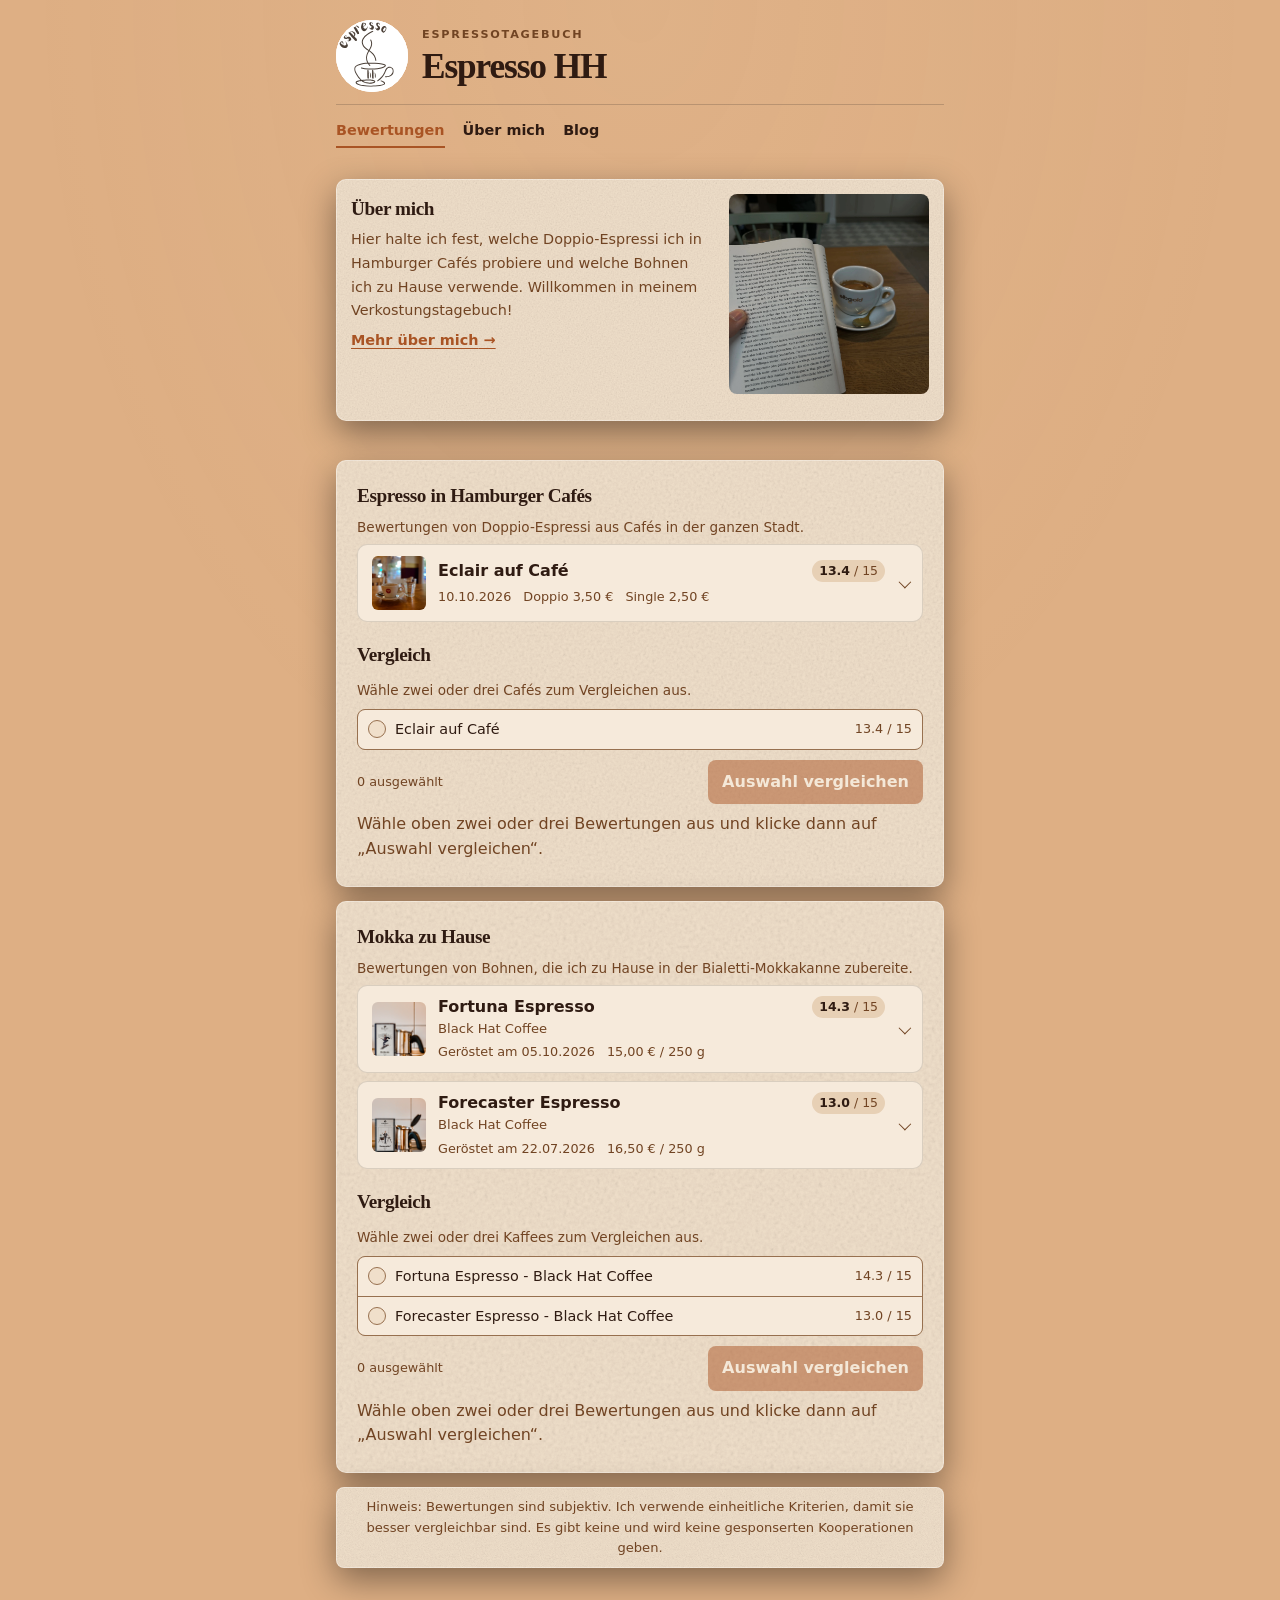
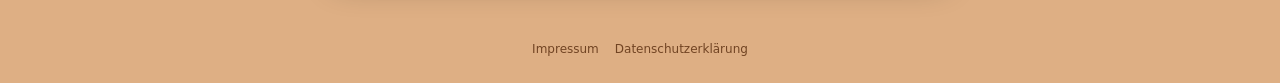
==== commit 91552998: "008 - background sync across all pages" ====
--- a/index.html
+++ b/index.html
@@ -7,6 +7,7 @@
 <link rel="icon" type="image/svg+xml" href="assets/espresso.svg?v=20261008-2301" sizes="any">
 <link rel="icon" type="image/png" href="assets/espresso.png?v=20261008-2301" sizes="128x128">
 <link rel="stylesheet" href="assets/css/styles.css">
+<script src="assets/js/background.js"></script>
 </head>
 <body>
 <main>
--- a/assets/css/styles.css
+++ b/assets/css/styles.css
@@ -104,6 +104,7 @@
   opacity: 0.2;
   pointer-events: none;
   animation: background-breathe 3s ease-in-out infinite alternate;
+  animation-delay: var(--background-animation-delay, 0s);
 }
 
 @keyframes background-breathe {
@@ -339,9 +340,7 @@
 }
 
 .about-intro {
-  display: flex;
-  align-items: center;
-  gap: 16px;
+  display: flow-root;
   margin-bottom: 18px;
   padding: 14px;
   border: 1px solid rgb(67 57 47 / 18%);
@@ -350,12 +349,18 @@
 }
 
 .about-intro img {
-  flex: 0 0 clamp(68px, 18vw, 112px);
-  width: clamp(68px, 18vw, 112px);
-  height: clamp(68px, 18vw, 112px);
+  float: right;
+  width: min(30vw, 30vh, 200px);
+  max-width: 100%;
+  height: auto;
+  margin: 0 0 12px 16px;
   aspect-ratio: 1;
   border-radius: 8px;
   object-fit: cover;
+}
+
+.about-intro > div {
+  min-width: 0;
 }
 
 .about-intro h2 {
@@ -887,7 +892,7 @@
 .entry-thumb {
   flex: 0 0 54px;
   width: 54px;
-  height: 62px;
+  height: 54px;
   border-radius: 6px;
   object-fit: cover;
 }
@@ -1006,7 +1011,7 @@
   .entry-thumb {
     flex-basis: 46px;
     width: 46px;
-    height: 56px;
+    height: 46px;
   }
 
   .entry-heading {
@@ -1088,11 +1093,6 @@
     border-radius: 8px;
   }
 
-  .about-intro {
-    align-items: flex-start;
-    gap: 12px;
-  }
-
   th,
   td {
     padding: 8px 9px;
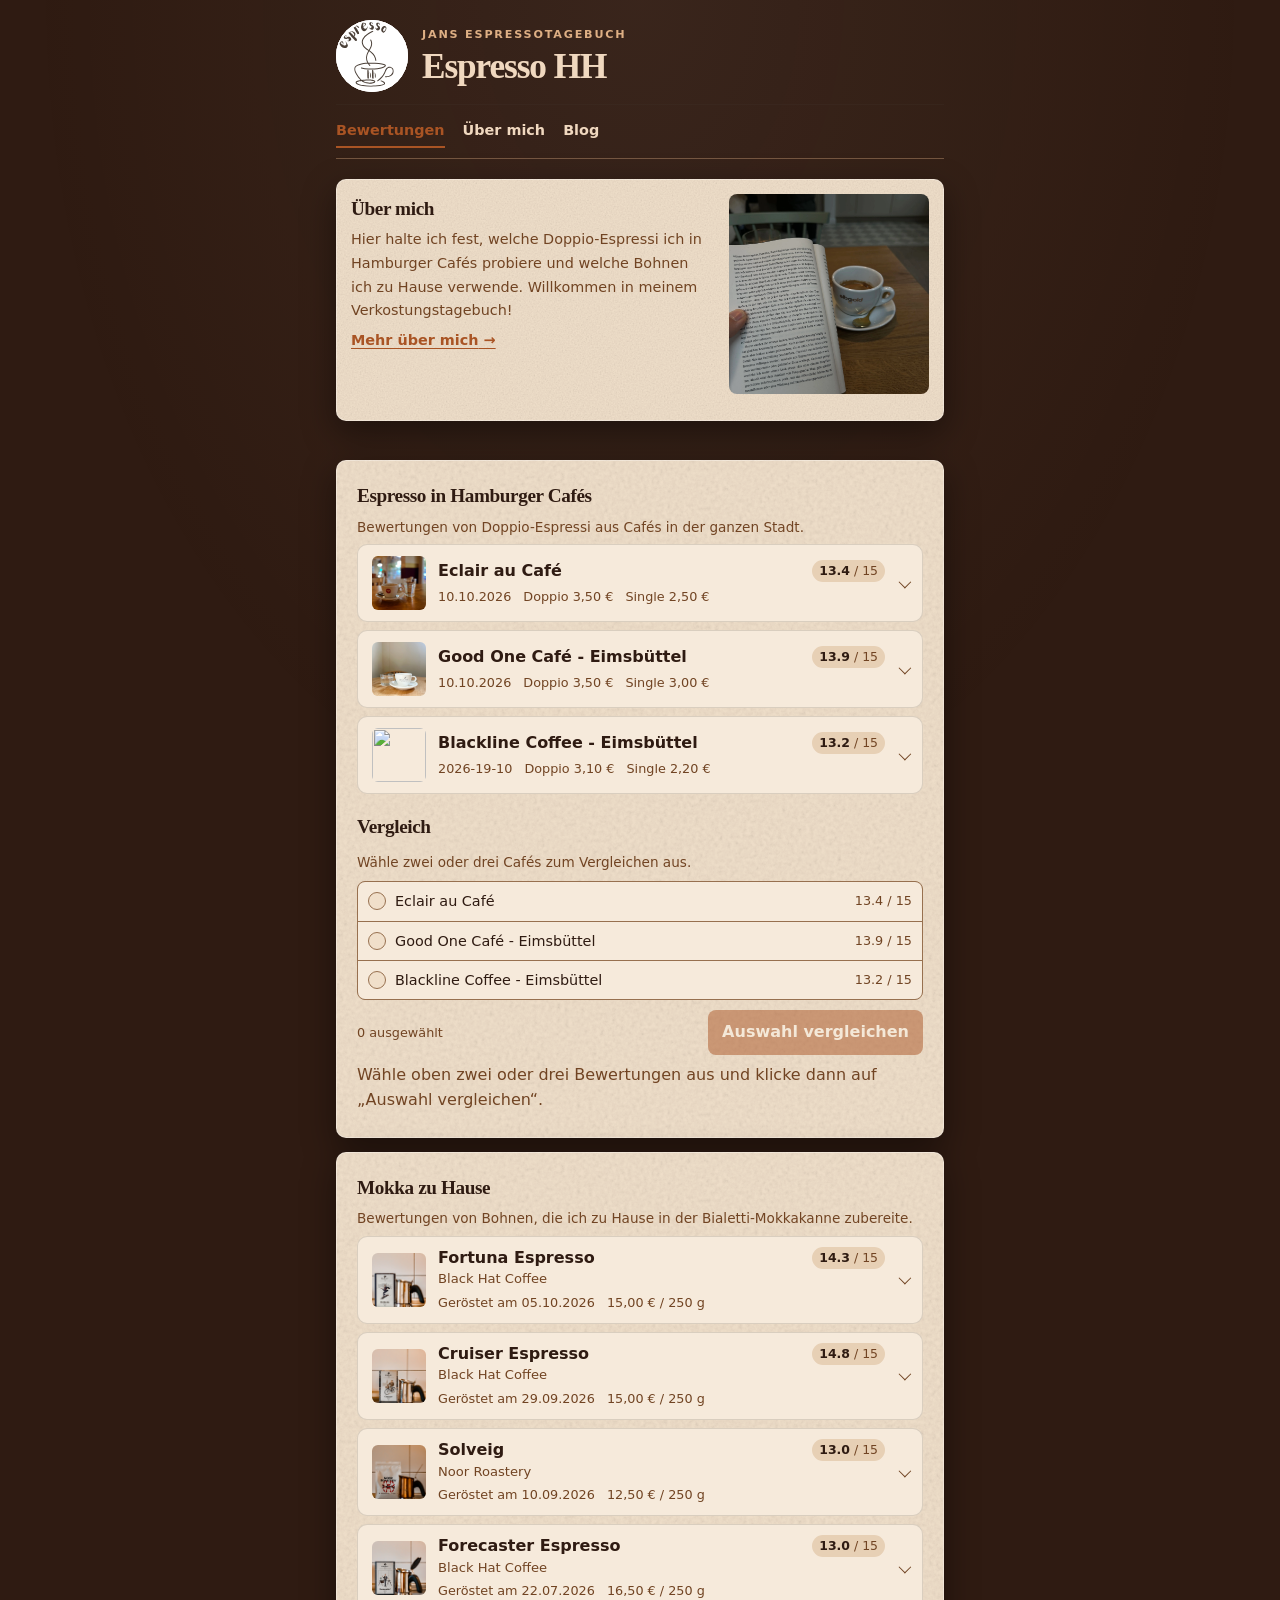
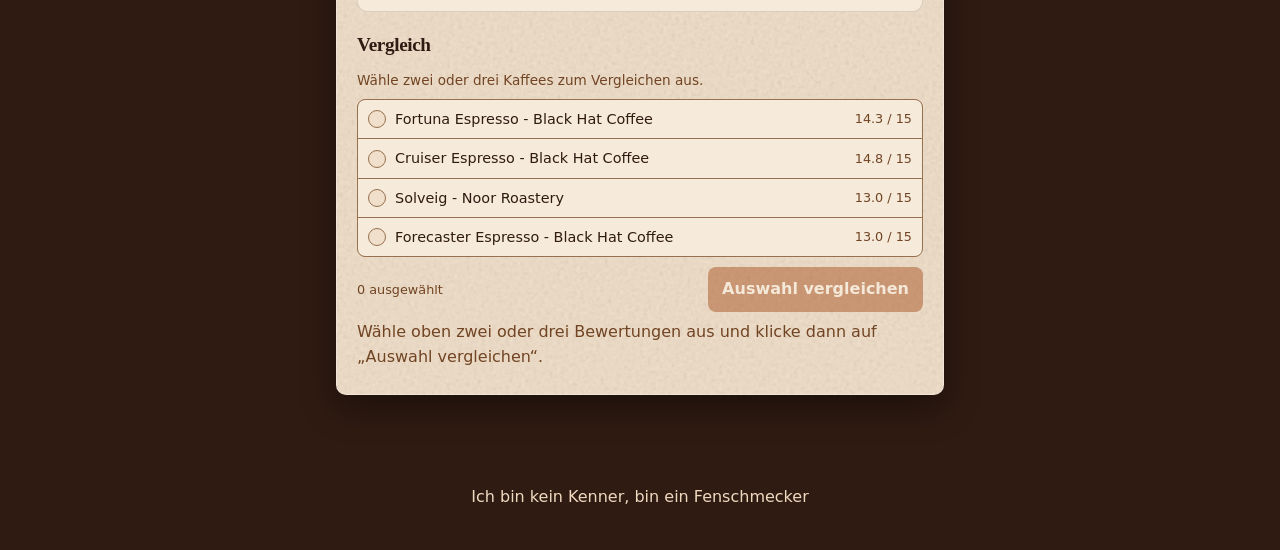
==== commit 07dd8a4b: "edits" ====
--- a/index.html
+++ b/index.html
@@ -15,7 +15,7 @@
 <div class="site-brand">
 <a class="site-logo" href="index.html" aria-label="Zur Startseite: Espresso aus Hamburg"><img src="assets/espresso.svg" alt=""></a>
 <div class="site-brand-copy">
-<p class="eyebrow">Espressotagebuch</p>
+<p class="eyebrow">Jans Espressotagebuch</p>
 <h1 class="typing-title"><span class="typing-title-reveal" aria-hidden="true"><span>Espresso</span><span>HH</span></span>Espresso HH</h1>
 </div>
 </div>
@@ -69,14 +69,9 @@
 <div class="tw" id="homeComparison"></div>
 </section>
 
-<aside class="disclaimer" aria-label="Hinweis">
-<p>Hinweis: Bewertungen sind subjektiv. Ich verwende einheitliche Kriterien, damit sie besser vergleichbar sind. Es gibt keine und wird keine gesponserten Kooperationen geben.</p>
-</aside>
-
 </main>
 <footer class="site-footer">
-<a href="impressum.html">Impressum</a>
-<a href="datenschutz.html">Datenschutzerklärung</a>
+<p>Ich bin kein Kenner, bin ein Fenschmecker</p>
 </footer>
 <script src="assets/js/criteria.js"></script>
 <script src="assets/js/app.js"></script>
--- a/assets/css/styles.css
+++ b/assets/css/styles.css
@@ -1,38 +1,4 @@
 :root {
-  color-scheme: light;
-  --bg: #deaf84;
-  --card: #f0dfca;
-  --card-raised: #f6eadb;
-  --ink: #2f1b12;
-  --mute: #714423;
-  --line: #97704f;
-  --accent: #a95424;
-  --accent-soft: #e7d0b5;
-  --crema: #43392f;
-  --on: #f6eadb;
-
-  box-sizing: border-box;
-  padding-top: env(safe-area-inset-top, 0px);
-  padding-bottom: env(safe-area-inset-bottom, 0px);
-}
-
-@media (prefers-color-scheme: dark) {
-  :root:not([data-theme="light"]) {
-    color-scheme: dark;
-    --bg: #2f1b12;
-    --card: #f0dfca;
-    --card-raised: #f6eadb;
-    --ink: #f0d8bf;
-    --mute: #deaf84;
-    --line: #714423;
-    --accent: #a95424;
-    --accent-soft: #e7d0b5;
-    --crema: #deaf84;
-    --on: #2f1b12;
-  }
-}
-
-:root[data-theme="dark"] {
   color-scheme: dark;
   --bg: #2f1b12;
   --card: #f0dfca;
@@ -44,22 +10,13 @@
   --accent-soft: #e7d0b5;
   --crema: #deaf84;
   --on: #2f1b12;
-}
-
-@media (prefers-color-scheme: dark) {
-  :root:not([data-theme="light"]) :is(section, .about-intro) {
-    --ink: #2f1b12;
-    --mute: #714423;
-    --line: #97704f;
-    --accent: #a95424;
-    --accent-soft: #e7d0b5;
-    --crema: #43392f;
-    --on: #f6eadb;
-    color: var(--ink);
-  }
-}
-
-:root[data-theme="dark"] :is(section, .about-intro) {
+
+  box-sizing: border-box;
+  padding-top: env(safe-area-inset-top, 0px);
+  padding-bottom: env(safe-area-inset-bottom, 0px);
+}
+
+:root :is(section, .about-intro) {
   --ink: #2f1b12;
   --mute: #714423;
   --line: #97704f;
